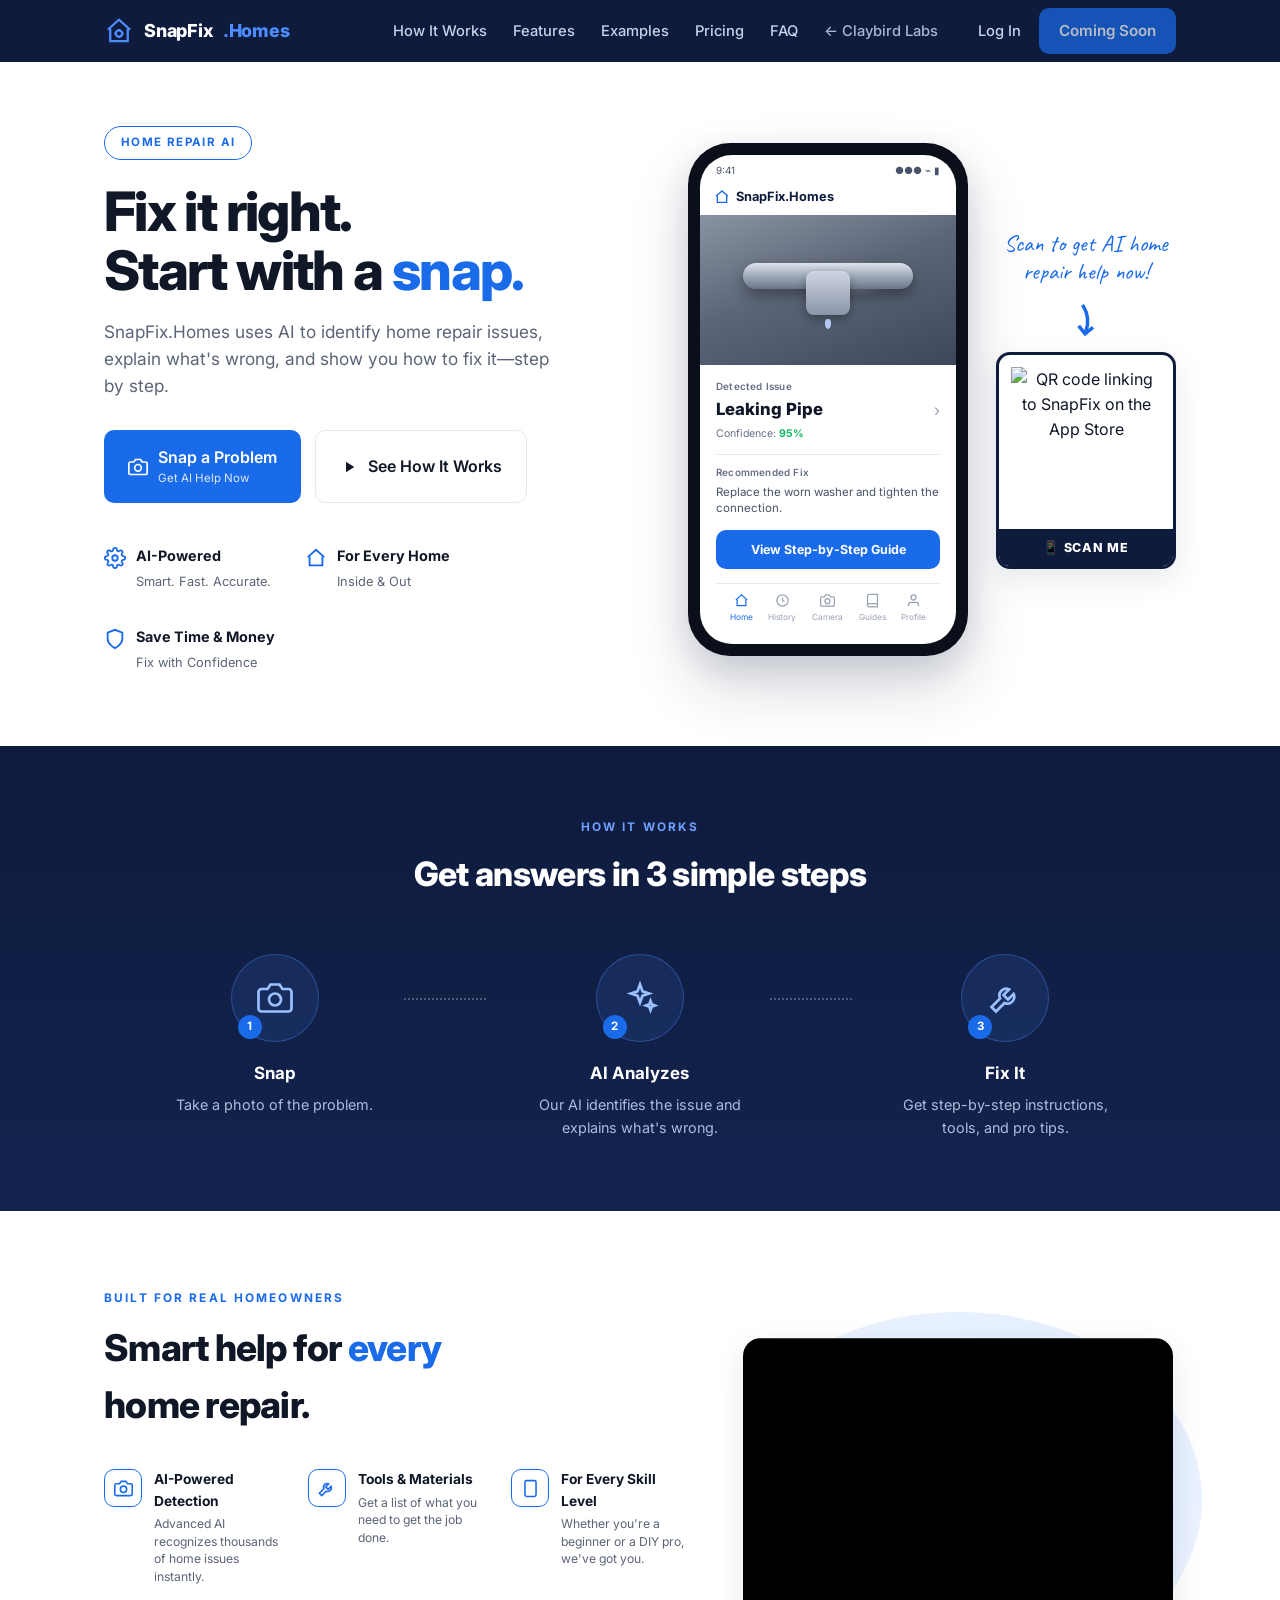
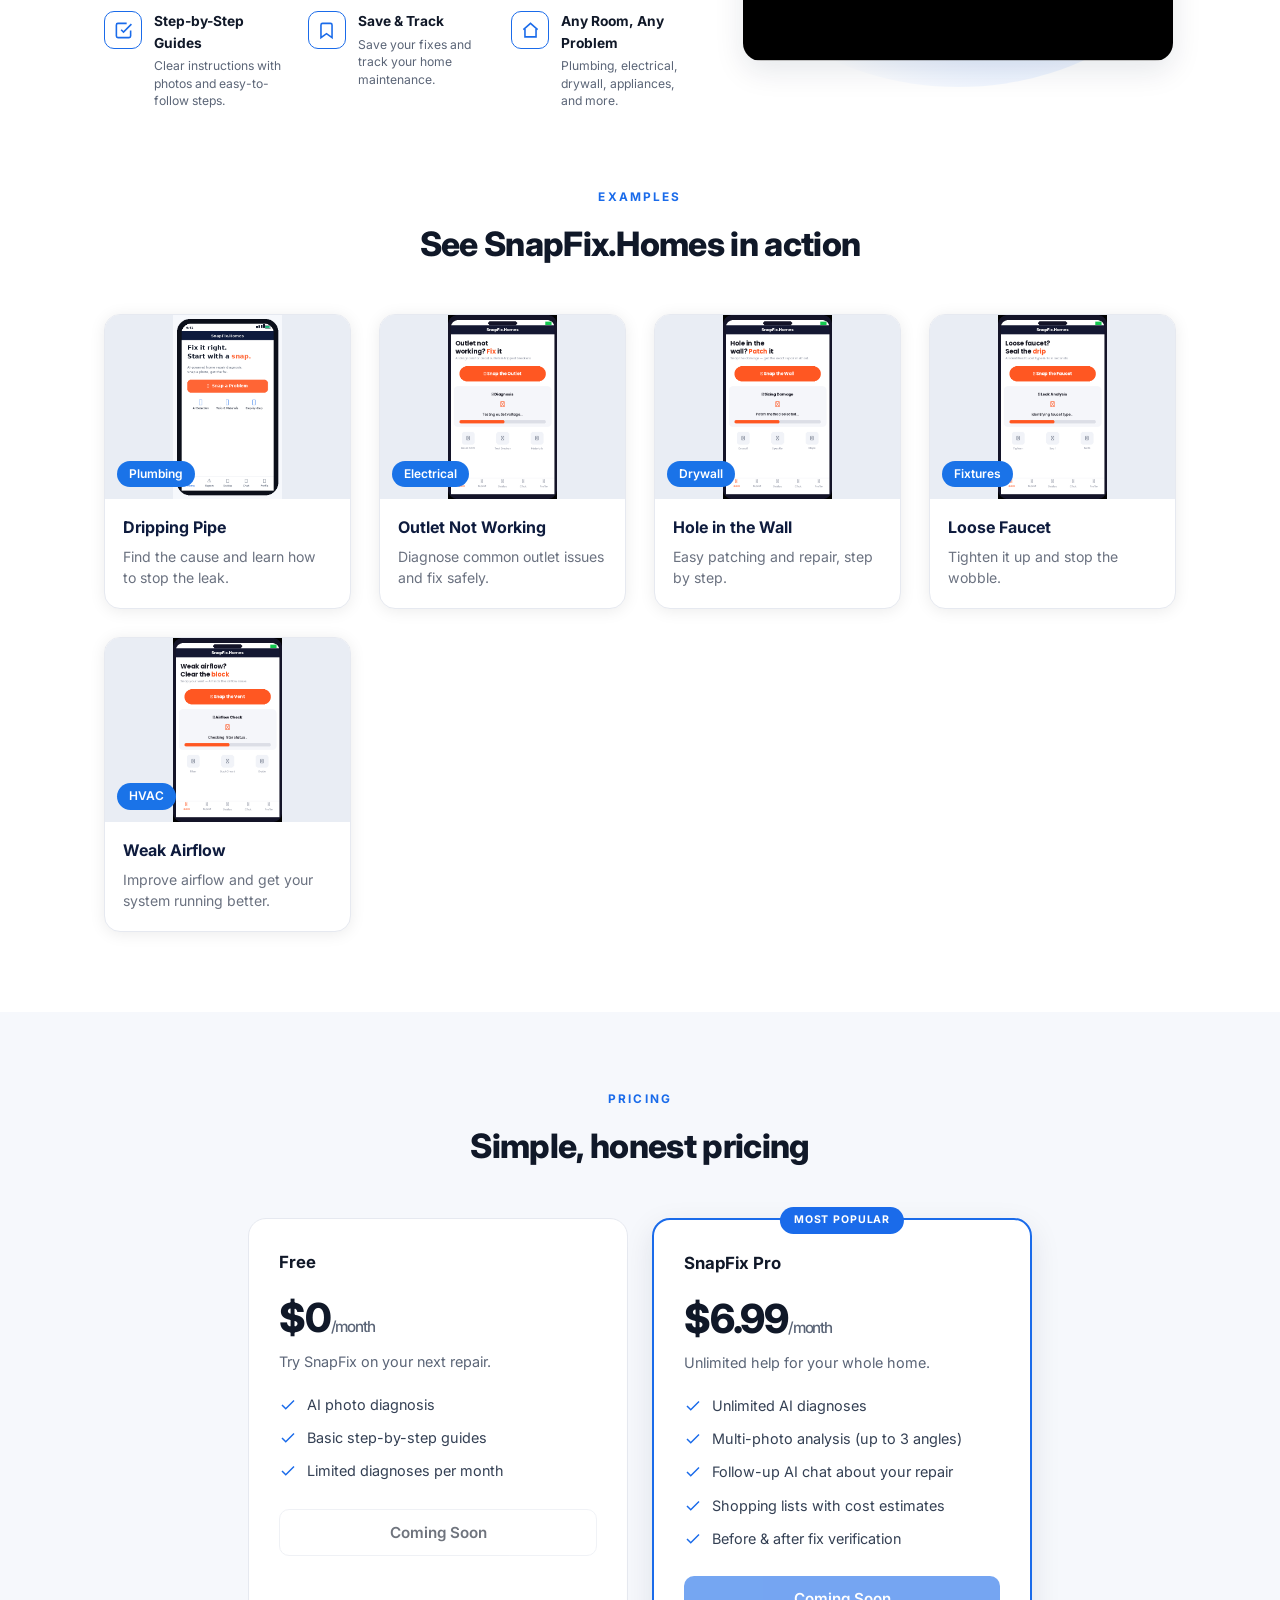
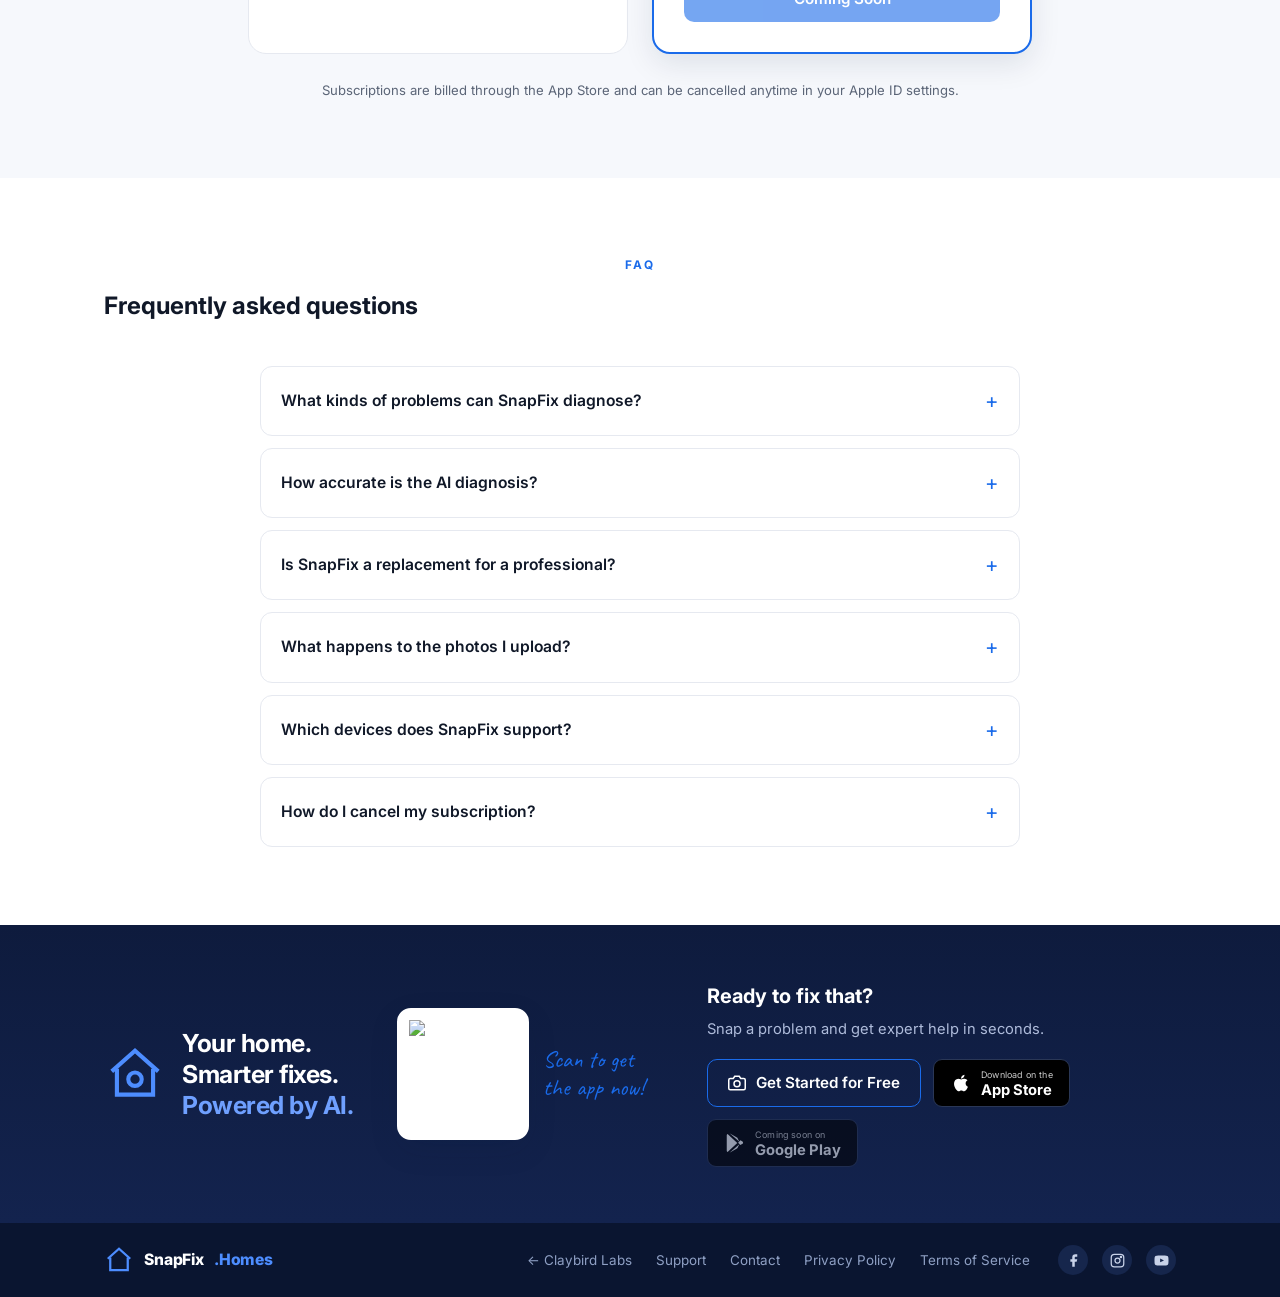
==== snapfix/index.html @ 668d6d53 "Restructure site as Claybird Labs studio, SnapFix moves to /snapfix/ - Add Claybird Labs brand: bird" ====
<!DOCTYPE html>
<html lang="en">
<head>
<meta charset="UTF-8">
<meta name="viewport" content="width=device-width, initial-scale=1.0">
<title>SnapFix.Homes — Fix it right. Start with a snap.</title>
<meta name="description" content="SnapFix.Homes uses AI to identify home repair issues, explain what's wrong, and show you how to fix it — step by step. Snap a photo, get a diagnosis.">
<link rel="preconnect" href="https://fonts.googleapis.com">
<link href="https://fonts.googleapis.com/css2?family=Inter:wght@400;500;600;700;800&family=Caveat:wght@600&display=swap" rel="stylesheet">
<link rel="stylesheet" href="styles.css">
<link rel="icon" href="data:image/svg+xml,<svg xmlns='http://www.w3.org/2000/svg' viewBox='0 0 24 24' fill='%231A6BEA'><path d='M12 2 2 10h2v10h7v-6h2v6h7V10h2L12 2z'/></svg>">
</head>
<body>

<!-- ============ NAV ============ -->
<nav class="nav" id="nav">
  <div class="container nav-inner">
    <a class="brand" href="#top" aria-label="SnapFix.Homes home">
      <svg viewBox="0 0 24 24" fill="none" stroke="#4D8DFF" stroke-width="1.8"><path d="M3 11 12 3l9 8"/><path d="M5 10v10h14V10"/><circle cx="12" cy="14" r="2.6"/><path d="M12 11.4v-1M12 17.6v-1M14.6 14h1M8.4 14h1"/></svg>
      SnapFix<span class="accent">.Homes</span>
    </a>
    <button class="menu-toggle" aria-label="Menu" onclick="document.getElementById('nav').classList.toggle('open')">☰</button>
    <div class="nav-links">
      <a href="#how-it-works">How It Works</a>
      <a href="#features">Features</a>
      <a href="#examples">Examples</a>
      <a href="#pricing">Pricing</a>
      <a href="#faq">FAQ</a>
      <a href="../" style="opacity:.85">← Claybird Labs</a>
    </div>
    <div class="nav-cta">
      <a class="login" href="#coming-soon">Log In</a>
      <a class="btn" href="#coming-soon" style="opacity:.7;pointer-events:none">Coming Soon</a>
    </div>
  </div>
</nav>

<!-- ============ HERO ============ -->
<header class="hero" id="top">
  <div class="container hero-grid">
    <div>
      <span class="pill">HOME REPAIR AI</span>
      <h1>Fix it right.<br>Start with a <span class="accent">snap.</span></h1>
      <p class="lede">SnapFix.Homes uses AI to identify home repair issues, explain what's wrong, and show you how to fix it—step by step.</p>
      <div class="hero-ctas">
        <a class="btn big" href="#coming-soon">
          <svg width="20" height="20" viewBox="0 0 24 24" fill="none" stroke="currentColor" stroke-width="2"><path d="M23 19a2 2 0 0 1-2 2H3a2 2 0 0 1-2-2V8a2 2 0 0 1 2-2h4l2-3h6l2 3h4a2 2 0 0 1 2 2z"/><circle cx="12" cy="13" r="4"/></svg>
          <span>Snap a Problem<span class="btn-sub">Get AI Help Now</span></span>
        </a>
        <a class="btn ghost big" href="#how-it-works">
          <svg width="18" height="18" viewBox="0 0 24 24" fill="currentColor"><path d="M8 5v14l11-7z"/></svg>
          See How It Works
        </a>
      </div>
      <div class="hero-trust">
        <div class="trust">
          <svg viewBox="0 0 24 24" fill="none" stroke="currentColor" stroke-width="2"><circle cx="12" cy="12" r="3"/><path d="M19.4 15a1.65 1.65 0 0 0 .33 1.82l.06.06a2 2 0 1 1-2.83 2.83l-.06-.06A1.65 1.65 0 0 0 15 19.4a1.65 1.65 0 0 0-1 1.51V21a2 2 0 1 1-4 0v-.09A1.65 1.65 0 0 0 9 19.4a1.65 1.65 0 0 0-1.82.33l-.06.06a2 2 0 1 1-2.83-2.83l.06-.06A1.65 1.65 0 0 0 4.6 15a1.65 1.65 0 0 0-1.51-1H3a2 2 0 1 1 0-4h.09A1.65 1.65 0 0 0 4.6 9a1.65 1.65 0 0 0-.33-1.82l-.06-.06a2 2 0 1 1 2.83-2.83l.06.06A1.65 1.65 0 0 0 9 4.6a1.65 1.65 0 0 0 1-1.51V3a2 2 0 1 1 4 0v.09a1.65 1.65 0 0 0 1 1.51 1.65 1.65 0 0 0 1.82-.33l.06-.06a2 2 0 1 1 2.83 2.83l-.06.06A1.65 1.65 0 0 0 19.4 9a1.65 1.65 0 0 0 1.51 1H21a2 2 0 1 1 0 4h-.09a1.65 1.65 0 0 0-1.51 1z"/></svg>
          <div><b>AI-Powered</b><span>Smart. Fast. Accurate.</span></div>
        </div>
        <div class="trust">
          <svg viewBox="0 0 24 24" fill="none" stroke="currentColor" stroke-width="2"><path d="M3 11 12 3l9 8"/><path d="M5 10v10h14V10"/></svg>
          <div><b>For Every Home</b><span>Inside &amp; Out</span></div>
        </div>
        <div class="trust">
          <svg viewBox="0 0 24 24" fill="none" stroke="currentColor" stroke-width="2"><path d="M12 22s8-4 8-10V5l-8-3-8 3v7c0 6 8 10 8 10z"/></svg>
          <div><b>Save Time &amp; Money</b><span>Fix with Confidence</span></div>
        </div>
      </div>
    </div>

    <div class="hero-visual">
      <!-- CSS phone mockup -->
      <div class="phone" aria-hidden="true">
        <div class="phone-screen">
          <div class="phone-status"><span>9:41</span><span>●●● ⌁ ▮</span></div>
          <div class="phone-brand">
            <svg viewBox="0 0 24 24" fill="none" stroke="currentColor" stroke-width="2"><path d="M3 11 12 3l9 8"/><path d="M5 10v10h14V10"/></svg>
            SnapFix.Homes
          </div>
          <div class="phone-photo"><div class="pipe"></div><div class="joint"></div><div class="drip"></div></div>
          <div class="phone-body">
            <div class="row-between">
              <div>
                <div class="phone-label">Detected Issue</div>
                <div class="phone-issue">Leaking Pipe</div>
                <div class="conf">Confidence: <b>95%</b></div>
              </div>
              <span style="color:#98A2B3">›</span>
            </div>
            <div class="phone-fix">
              <div class="phone-label">Recommended Fix</div>
              <p>Replace the worn washer and tighten the connection.</p>
            </div>
            <span class="phone-btn">View Step-by-Step Guide</span>
            <div class="phone-tabs">
              <span class="active"><svg viewBox="0 0 24 24" fill="none" stroke="currentColor" stroke-width="2"><path d="M3 11 12 3l9 8"/><path d="M5 10v10h14V10"/></svg>Home</span>
              <span><svg viewBox="0 0 24 24" fill="none" stroke="currentColor" stroke-width="2"><circle cx="12" cy="12" r="9"/><path d="M12 7v5l3 2"/></svg>History</span>
              <span><svg viewBox="0 0 24 24" fill="none" stroke="currentColor" stroke-width="2"><path d="M23 19a2 2 0 0 1-2 2H3a2 2 0 0 1-2-2V8a2 2 0 0 1 2-2h4l2-3h6l2 3h4a2 2 0 0 1 2 2z"/><circle cx="12" cy="13" r="4"/></svg>Camera</span>
              <span><svg viewBox="0 0 24 24" fill="none" stroke="currentColor" stroke-width="2"><path d="M4 19.5A2.5 2.5 0 0 1 6.5 17H20"/><path d="M6.5 2H20v20H6.5A2.5 2.5 0 0 1 4 19.5v-15A2.5 2.5 0 0 1 6.5 2z"/></svg>Guides</span>
              <span><svg viewBox="0 0 24 24" fill="none" stroke="currentColor" stroke-width="2"><path d="M20 21v-2a4 4 0 0 0-4-4H8a4 4 0 0 0-4 4v2"/><circle cx="12" cy="7" r="4"/></svg>Profile</span>
            </div>
          </div>
        </div>
      </div>

      <div class="qr-side">
        <p class="hand qr-note">Scan to get AI home repair help now!</p>
        <svg class="arrow" viewBox="0 0 24 24" fill="none" stroke="currentColor" stroke-width="2"><path d="M7 4c4 3 7 8 7 14"/><path d="M9 16l5 3 3-5"/></svg>
        <div class="qr-card">
          <img src="https://api.qrserver.com/v1/create-qr-code/?size=300x300&amp;data=https%3A%2F%2Fclaybirdlabs.com%2Fsnapfix%2F" alt="QR code linking to SnapFix on the App Store" loading="lazy">
          <div class="qr-tag">📱 SCAN ME</div>
        </div>
      </div>
    </div>
  </div>
</header>

<!-- ============ HOW IT WORKS ============ -->
<section class="dark" id="how-it-works">
  <div class="container">
    <div class="kicker">HOW IT WORKS</div>
    <h2>Get answers in 3 simple steps</h2>
    <div class="steps">
      <div class="step">
        <div class="step-icon">
          <svg viewBox="0 0 24 24" fill="none" stroke="currentColor" stroke-width="1.8"><path d="M23 19a2 2 0 0 1-2 2H3a2 2 0 0 1-2-2V8a2 2 0 0 1 2-2h4l2-3h6l2 3h4a2 2 0 0 1 2 2z"/><circle cx="12" cy="13" r="4"/></svg>
          <span class="step-num">1</span>
        </div>
        <b>Snap</b>
        <p>Take a photo of the problem.</p>
      </div>
      <div class="step">
        <div class="step-icon">
          <svg viewBox="0 0 24 24" fill="none" stroke="currentColor" stroke-width="1.8"><path d="M12 3l1.7 4.6L18 9l-4.3 1.4L12 15l-1.7-4.6L6 9l4.3-1.4L12 3z"/><path d="M19 14l.8 2.2L22 17l-2.2.8L19 20l-.8-2.2L16 17l2.2-.8L19 14z"/></svg>
          <span class="step-num">2</span>
        </div>
        <b>AI Analyzes</b>
        <p>Our AI identifies the issue and explains what's wrong.</p>
      </div>
      <div class="step">
        <div class="step-icon">
          <svg viewBox="0 0 24 24" fill="none" stroke="currentColor" stroke-width="1.8"><path d="M14.7 6.3a4.5 4.5 0 0 0-6 6L3 18l3 3 5.7-5.7a4.5 4.5 0 0 0 6-6L14 13l-3-3 3.7-3.7z"/></svg>
          <span class="step-num">3</span>
        </div>
        <b>Fix It</b>
        <p>Get step-by-step instructions, tools, and pro tips.</p>
      </div>
    </div>
  </div>
</section>

<!-- ============ FEATURES ============ -->
<section class="light" id="features">
  <div class="container features-grid">
    <div>
      <div class="eyebrow">BUILT FOR REAL HOMEOWNERS</div>
      <h2>Smart help for <span class="accent">every</span><br>home repair.</h2>
      <div class="feature-list">
        <div class="feature">
          <div class="feature-ic"><svg viewBox="0 0 24 24" fill="none" stroke="currentColor" stroke-width="2"><path d="M23 19a2 2 0 0 1-2 2H3a2 2 0 0 1-2-2V8a2 2 0 0 1 2-2h4l2-3h6l2 3h4a2 2 0 0 1 2 2z"/><circle cx="12" cy="13" r="4"/></svg></div>
          <div><b>AI-Powered Detection</b><p>Advanced AI recognizes thousands of home issues instantly.</p></div>
        </div>
        <div class="feature">
          <div class="feature-ic"><svg viewBox="0 0 24 24" fill="none" stroke="currentColor" stroke-width="2"><path d="M14.7 6.3a4.5 4.5 0 0 0-6 6L3 18l3 3 5.7-5.7a4.5 4.5 0 0 0 6-6L14 13l-3-3 3.7-3.7z"/></svg></div>
          <div><b>Tools &amp; Materials</b><p>Get a list of what you need to get the job done.</p></div>
        </div>
        <div class="feature">
          <div class="feature-ic"><svg viewBox="0 0 24 24" fill="none" stroke="currentColor" stroke-width="2"><rect x="5" y="2" width="14" height="20" rx="2"/><path d="M12 18h.01"/></svg></div>
          <div><b>For Every Skill Level</b><p>Whether you're a beginner or a DIY pro, we've got you.</p></div>
        </div>
        <div class="feature">
          <div class="feature-ic"><svg viewBox="0 0 24 24" fill="none" stroke="currentColor" stroke-width="2"><path d="M9 11l3 3L22 4"/><path d="M21 12v7a2 2 0 0 1-2 2H5a2 2 0 0 1-2-2V5a2 2 0 0 1 2-2h11"/></svg></div>
          <div><b>Step-by-Step Guides</b><p>Clear instructions with photos and easy-to-follow steps.</p></div>
        </div>
        <div class="feature">
          <div class="feature-ic"><svg viewBox="0 0 24 24" fill="none" stroke="currentColor" stroke-width="2"><path d="M19 21l-7-5-7 5V5a2 2 0 0 1 2-2h10a2 2 0 0 1 2 2z"/></svg></div>
          <div><b>Save &amp; Track</b><p>Save your fixes and track your home maintenance.</p></div>
        </div>
        <div class="feature">
          <div class="feature-ic"><svg viewBox="0 0 24 24" fill="none" stroke="currentColor" stroke-width="2"><path d="M3 11 12 3l9 8"/><path d="M5 10v10h14V10"/></svg></div>
          <div><b>Any Room, Any Problem</b><p>Plumbing, electrical, drywall, appliances, and more.</p></div>
        </div>
      </div>
    </div>
    <div class="house-blob">
      <!-- Drop a house photo at images/house.jpg to replace the illustration -->
      <img class="house-img" src="images/house.jpg" alt="A well-maintained two-storey home" loading="lazy"
           onerror="this.outerHTML='<svg class=&quot;house-img&quot; viewBox=&quot;0 0 430 322&quot; xmlns=&quot;http://www.w3.org/2000/svg&quot;><rect width=&quot;430&quot; height=&quot;322&quot; fill=&quot;%23DCEBFF&quot;/><path d=&quot;M70 200 215 90l145 110v92H70z&quot; fill=&quot;%23ffffff&quot;/><path d=&quot;M55 205 215 82l160 123&quot; stroke=&quot;%230E1B3D&quot; stroke-width=&quot;10&quot; fill=&quot;none&quot; stroke-linecap=&quot;round&quot;/><rect x=&quot;195&quot; y=&quot;230&quot; width=&quot;42&quot; height=&quot;62&quot; fill=&quot;%231A6BEA&quot;/><rect x=&quot;105&quot; y=&quot;225&quot; width=&quot;46&quot; height=&quot;38&quot; fill=&quot;%239CC0FF&quot;/><rect x=&quot;280&quot; y=&quot;225&quot; width=&quot;46&quot; height=&quot;38&quot; fill=&quot;%239CC0FF&quot;/></svg>'">
    </div>
  </div>
</section>

<!-- ============ EXAMPLES ============ -->
<section class="examples" id="examples">
  <div class="container">
    <div class="kicker" style="color:var(--blue)">EXAMPLES</div>
    <h2 style="text-align:center;font-size:2.1rem;letter-spacing:-.02em;font-weight:800">See SnapFix.Homes in action</h2>
    <style>
      .cards { display: grid; grid-template-columns: repeat(auto-fit, minmax(220px, 1fr)); gap: 28px; }
      .card { border-radius: 16px; overflow: hidden; background: #fff; box-shadow: 0 2px 16px rgba(0,0,0,0.08); }
      .card-wrap { position: relative; background: #f4f5f7; }
      .card-img { width: 100%; height: auto; display: block; object-fit: contain; }
      .card-body { padding: 16px 18px 20px; }
      .card-body b { font-size: 1rem; font-weight: 700; color: #0E1B3D; display: block; margin-bottom: 6px; }
      .card-body p { font-size: .88rem; color: #6b7280; margin: 0; line-height: 1.5; }
      .tag { position: absolute; bottom: 12px; left: 12px; background: #1a73e8; color: #fff; font-size: .75rem; font-weight: 600; padding: 4px 12px; border-radius: 20px; }
    </style>
    <div class="cards">
      <div class="card"><div class="card-wrap">
        <img class="card-img" src="images/snapfix-demo.gif" alt="Dripping pipe under a sink">
        <span class="tag">Plumbing</span></div>
        <div class="card-body"><b>Dripping Pipe</b><p>Find the cause and learn how to stop the leak.</p></div>
      </div>
      <div class="card"><div class="card-wrap">
        <img class="card-img" src="images/snapfix-outlet.gif" alt="Wall outlet not working">
        <span class="tag">Electrical</span></div>
        <div class="card-body"><b>Outlet Not Working</b><p>Diagnose common outlet issues and fix safely.</p></div>
      </div>
      <div class="card"><div class="card-wrap">
        <img class="card-img" src="images/snapfix-hole-in-wall.gif" alt="Hole in drywall">
        <span class="tag">Drywall</span></div>
        <div class="card-body"><b>Hole in the Wall</b><p>Easy patching and repair, step by step.</p></div>
      </div>
      <div class="card"><div class="card-wrap">
        <img class="card-img" src="images/snapfix-loose-faucet.gif" alt="Loose kitchen faucet">
        <span class="tag">Fixtures</span></div>
        <div class="card-body"><b>Loose Faucet</b><p>Tighten it up and stop the wobble.</p></div>
      </div>
      <div class="card"><div class="card-wrap">
        <img class="card-img" src="images/snapfix-weak-airflow.gif" alt="Air vent with weak airflow">
        <span class="tag">HVAC</span></div>
        <div class="card-body"><b>Weak Airflow</b><p>Improve airflow and get your system running better.</p></div>
      </div>
    </div>
  </div>
</section>

<!-- ============ PRICING ============ -->
<section class="pricing" id="pricing">
  <div class="container">
    <div class="kicker" style="color:var(--blue)">PRICING</div>
    <h2 style="text-align:center;font-size:2.1rem;letter-spacing:-.02em;font-weight:800">Simple, honest pricing</h2>
    <div class="plans">
      <div class="plan">
        <h3>Free</h3>
        <div class="price">$0<span>/month</span></div>
        <p style="color:var(--muted);font-size:.9rem">Try SnapFix on your next repair.</p>
        <ul>
          <li><svg viewBox="0 0 24 24" fill="none" stroke="currentColor" stroke-width="2"><path d="M20 6 9 17l-5-5"/></svg>AI photo diagnosis</li>
          <li><svg viewBox="0 0 24 24" fill="none" stroke="currentColor" stroke-width="2"><path d="M20 6 9 17l-5-5"/></svg>Basic step-by-step guides</li>
          <li><svg viewBox="0 0 24 24" fill="none" stroke="currentColor" stroke-width="2"><path d="M20 6 9 17l-5-5"/></svg>Limited diagnoses per month</li>
        </ul>
        <a class="btn ghost" href="#coming-soon" style="opacity:.6;pointer-events:none">Coming Soon</a>
      </div>
      <div class="plan featured">
        <span class="badge">MOST POPULAR</span>
        <h3>SnapFix Pro</h3>
        <div class="price">$6.99<span>/month</span></div>
        <p style="color:var(--muted);font-size:.9rem">Unlimited help for your whole home.</p>
        <ul>
          <li><svg viewBox="0 0 24 24" fill="none" stroke="currentColor" stroke-width="2"><path d="M20 6 9 17l-5-5"/></svg>Unlimited AI diagnoses</li>
          <li><svg viewBox="0 0 24 24" fill="none" stroke="currentColor" stroke-width="2"><path d="M20 6 9 17l-5-5"/></svg>Multi-photo analysis (up to 3 angles)</li>
          <li><svg viewBox="0 0 24 24" fill="none" stroke="currentColor" stroke-width="2"><path d="M20 6 9 17l-5-5"/></svg>Follow-up AI chat about your repair</li>
          <li><svg viewBox="0 0 24 24" fill="none" stroke="currentColor" stroke-width="2"><path d="M20 6 9 17l-5-5"/></svg>Shopping lists with cost estimates</li>
          <li><svg viewBox="0 0 24 24" fill="none" stroke="currentColor" stroke-width="2"><path d="M20 6 9 17l-5-5"/></svg>Before &amp; after fix verification</li>
        </ul>
        <a class="btn" href="#coming-soon" style="opacity:.6;pointer-events:none">Coming Soon</a>
      </div>
    </div>
    <p style="text-align:center;color:var(--muted);font-size:.82rem;margin-top:26px">Subscriptions are billed through the App Store and can be cancelled anytime in your Apple ID settings.</p>
  </div>
</section>

<!-- ============ FAQ ============ -->
<section class="faq" id="faq">
  <div class="container">
    <div class="kicker" style="color:var(--blue)">FAQ</div>
    <h2>Frequently asked questions</h2>
    <div class="faq-list">
      <details>
        <summary>What kinds of problems can SnapFix diagnose?</summary>
        <p>Plumbing issues (leaks, drips, clogs), wall and ceiling damage, appliance error codes, electrical concerns like outlets and switches, pest identification, paint and surface damage, fixtures, and much more. If you can photograph it, SnapFix can help.</p>
      </details>
      <details>
        <summary>How accurate is the AI diagnosis?</summary>
        <p>SnapFix shows a confidence score with every diagnosis so you always know how certain the AI is. You can add up to three photos from different angles for a more accurate result, and use the follow-up chat to ask questions about your specific situation.</p>
      </details>
      <details>
        <summary>Is SnapFix a replacement for a professional?</summary>
        <p>SnapFix gives you a clear understanding of the problem and step-by-step guidance for repairs you can safely do yourself. For complex, dangerous, or code-regulated work — like major electrical or gas — we always recommend a licensed professional, and the app will tell you when that's the case.</p>
      </details>
      <details>
        <summary>What happens to the photos I upload?</summary>
        <p>Your photos are used to generate your diagnosis and are stored securely with your account so you can revisit past repairs. We never sell your photos or data. See our <a href="privacy.html" style="color:var(--blue);text-decoration:underline">Privacy Policy</a> for full details.</p>
      </details>
      <details>
        <summary>Which devices does SnapFix support?</summary>
        <p>SnapFix is available now for iPhone on the App Store (iOS 17 or later). An Android version is in the works.</p>
      </details>
      <details>
        <summary>How do I cancel my subscription?</summary>
        <p>Subscriptions are handled by Apple. Open Settings on your iPhone → tap your name → Subscriptions → SnapFix → Cancel. You'll keep Pro access until the end of your billing period.</p>
      </details>
    </div>
  </div>
</section>

<!-- ============ CTA BAND ============ -->
<section class="cta-band">
  <div class="container cta-grid">
    <div class="cta-brandline">
      <svg viewBox="0 0 24 24" fill="none" stroke="currentColor" stroke-width="1.6"><path d="M3 11 12 3l9 8"/><path d="M5 10v10h14V10"/><circle cx="12" cy="14" r="2.6"/></svg>
      <h3>Your home.<br>Smarter fixes.<br><span class="accent">Powered by AI.</span></h3>
    </div>
    <div class="cta-qr">
      <div class="qr-card">
        <img src="https://api.qrserver.com/v1/create-qr-code/?size=220x220&amp;data=https%3A%2F%2Fclaybirdlabs.com%2Fsnapfix%2F" alt="QR code to download SnapFix" loading="lazy">
      </div>
      <p class="hand" style="max-width:120px">Scan to get the app now!</p>
    </div>
    <div class="cta-right">
      <h4>Ready to fix that?</h4>
      <p>Snap a problem and get expert help in seconds.</p>
      <div class="store-row">
        <a class="btn outline-light" href="#coming-soon">
          <svg width="18" height="18" viewBox="0 0 24 24" fill="none" stroke="currentColor" stroke-width="2"><path d="M23 19a2 2 0 0 1-2 2H3a2 2 0 0 1-2-2V8a2 2 0 0 1 2-2h4l2-3h6l2 3h4a2 2 0 0 1 2 2z"/><circle cx="12" cy="13" r="4"/></svg>
          Get Started for Free
        </a>
        <a class="store-badge" href="#coming-soon">
          <svg viewBox="0 0 24 24" fill="currentColor"><path d="M17.05 20.28c-.96.95-2.05.8-3.08.35-1.09-.46-2.09-.48-3.24 0-1.44.62-2.2.44-3.06-.35C2.79 15.25 3.51 7.59 9.05 7.31c1.35.07 2.29.74 3.08.8 1.18-.24 2.31-.93 3.57-.84 1.51.12 2.65.72 3.4 1.8-3.12 1.87-2.38 5.98.48 7.13-.57 1.5-1.31 2.99-2.53 4.08zM12.03 7.25c-.15-2.23 1.66-4.07 3.74-4.25.29 2.58-2.34 4.5-3.74 4.25z"/></svg>
          <span><small>Download on the</small><b>App Store</b></span>
        </a>
        <span class="store-badge" style="opacity:.55;cursor:default" title="Android version coming soon">
          <svg viewBox="0 0 24 24" fill="currentColor"><path d="M3 20.5v-17c0-.6.4-1.1.9-1.3l10.6 9.8L3.9 21.8c-.5-.2-.9-.7-.9-1.3zm13.8-7.2L6.05 22.74l8.49-4.9 2.26-4.54zm3.35-2.99c.4.3.65.77.65 1.29s-.25.99-.65 1.29l-2.27 1.31-2.46-2.6 2.46-2.6 2.27 1.31zM6.05 1.26l10.76 9.44-2.26-4.54-8.5-4.9z"/></svg>
          <span><small>Coming soon on</small><b>Google Play</b></span>
        </span>
      </div>
    </div>
  </div>
</section>

<!-- ============ FOOTER ============ -->
<footer class="footer">
  <div class="container footer-inner">
    <a class="brand" href="#top">
      <svg viewBox="0 0 24 24" fill="none" stroke="#4D8DFF" stroke-width="1.8" width="24" height="24"><path d="M3 11 12 3l9 8"/><path d="M5 10v10h14V10"/></svg>
      SnapFix<span class="accent">.Homes</span>
    </a>
    <div class="footer-links">
      <a href="../">← Claybird Labs</a>
      <a href="support.html">Support</a>
      <a href="support.html#contact">Contact</a>
      <a href="privacy.html">Privacy Policy</a>
      <a href="terms.html">Terms of Service</a>
    </div>
    <div class="socials">
      <a href="#" aria-label="Facebook"><svg viewBox="0 0 24 24" fill="currentColor"><path d="M18 2h-3a5 5 0 0 0-5 5v3H7v4h3v8h4v-8h3l1-4h-4V7a1 1 0 0 1 1-1h3z"/></svg></a>
      <a href="#" aria-label="Instagram"><svg viewBox="0 0 24 24" fill="none" stroke="currentColor" stroke-width="2"><rect x="2" y="2" width="20" height="20" rx="5"/><circle cx="12" cy="12" r="4"/><circle cx="17.5" cy="6.5" r="1" fill="currentColor"/></svg></a>
      <a href="#" aria-label="YouTube"><svg viewBox="0 0 24 24" fill="currentColor"><path d="M23 7.5s-.2-1.6-.9-2.3c-.9-.9-1.9-.9-2.4-1C16.6 4 12 4 12 4s-4.6 0-7.7.2c-.5.1-1.5.1-2.4 1-.7.7-.9 2.3-.9 2.3S.8 9.4.8 11.3v1.4c0 1.9.2 3.8.2 3.8s.2 1.6.9 2.3c.9.9 2 .9 2.5 1 1.8.2 7.6.2 7.6.2s4.6 0 7.7-.2c.5-.1 1.5-.1 2.4-1 .7-.7.9-2.3.9-2.3s.2-1.9.2-3.8v-1.4c0-1.9-.2-3.8-.2-3.8zM9.8 14.9V8.7l6.2 3.1-6.2 3.1z"/></svg></a>
    </div>
  </div>
</footer>

</body>
</html>
---- snapfix/styles.css ----
/* SnapFix.Homes — shared styles */
:root{
  --navy:#0E1B3D;
  --navy-2:#13234E;
  --blue:#1A6BEA;
  --blue-dark:#1257C4;
  --ink:#101828;
  --muted:#5B6577;
  --line:#E6E9F0;
  --bg:#FFFFFF;
  --bg-soft:#F6F8FC;
  --radius:14px;
  --shadow:0 10px 30px rgba(14,27,61,.10);
  font-size:16px;
}
*{box-sizing:border-box;margin:0;padding:0}
html{scroll-behavior:smooth}
body{font-family:'Inter',-apple-system,BlinkMacSystemFont,'Segoe UI',sans-serif;color:var(--ink);background:var(--bg);line-height:1.55}
img{max-width:100%;display:block}
a{color:inherit;text-decoration:none}
.container{max-width:1120px;margin:0 auto;padding:0 24px}
.hand{font-family:'Caveat',cursive;font-size:1.45rem;color:var(--blue);line-height:1.2}

/* ---------- Nav ---------- */
.nav{background:var(--navy);position:sticky;top:0;z-index:50}
.nav-inner{display:flex;align-items:center;gap:32px;height:62px}
.brand{display:flex;align-items:center;gap:10px;color:#fff;font-weight:800;font-size:1.12rem;letter-spacing:-.01em}
.brand .accent{color:#4D8DFF}
.brand svg{width:30px;height:30px}
.nav-links{display:flex;gap:26px;margin-left:auto}
.nav-links a{color:#C8D2E8;font-size:.92rem;font-weight:500;transition:color .15s}
.nav-links a:hover{color:#fff}
.nav-cta{display:flex;align-items:center;gap:18px;margin-left:8px}
.nav-cta .login{color:#C8D2E8;font-size:.92rem;font-weight:500}
.btn{display:inline-flex;align-items:center;justify-content:center;gap:10px;background:var(--blue);color:#fff;font-weight:600;font-size:.95rem;padding:11px 20px;border-radius:10px;border:0;cursor:pointer;transition:background .15s}
.btn:hover{background:var(--blue-dark)}
.btn.ghost{background:transparent;border:1px solid var(--line);color:var(--ink)}
.btn.ghost:hover{background:var(--bg-soft)}
.btn.big{padding:15px 24px;font-size:1rem}
.menu-toggle{display:none;margin-left:auto;background:none;border:0;color:#fff;font-size:1.6rem;cursor:pointer}

/* ---------- Hero ---------- */
.hero{padding:64px 0 72px;position:relative;overflow:hidden}
.hero-grid{display:grid;grid-template-columns:1.05fr .95fr;gap:48px;align-items:center}
.pill{display:inline-block;border:1.5px solid var(--blue);color:var(--blue);font-weight:700;font-size:.72rem;letter-spacing:.12em;padding:7px 16px;border-radius:999px;margin-bottom:22px}
h1{font-size:3.4rem;line-height:1.08;letter-spacing:-.03em;font-weight:800}
h1 .accent{color:var(--blue)}
.hero p.lede{margin:20px 0 30px;color:var(--muted);font-size:1.08rem;max-width:42ch}
.hero-ctas{display:flex;gap:14px;flex-wrap:wrap}
.btn-sub{display:block;font-size:.72rem;font-weight:400;opacity:.85;margin-top:1px}
.hero-trust{display:flex;gap:34px;margin-top:42px;flex-wrap:wrap}
.trust{display:flex;gap:10px;align-items:flex-start}
.trust svg{width:22px;height:22px;color:var(--blue);flex:none;margin-top:2px}
.trust b{display:block;font-size:.9rem}
.trust span{font-size:.8rem;color:var(--muted)}

/* phone mockup */
.hero-visual{display:flex;justify-content:center;gap:28px;align-items:center}
.phone{width:280px;background:#0B0F1A;border-radius:42px;padding:12px;box-shadow:var(--shadow),0 30px 60px rgba(14,27,61,.18)}
.phone-screen{background:#fff;border-radius:32px;overflow:hidden}
.phone-status{display:flex;justify-content:space-between;font-size:.62rem;color:#475467;padding:8px 16px 4px}
.phone-brand{display:flex;align-items:center;gap:6px;font-weight:700;font-size:.8rem;padding:4px 14px 8px;color:var(--navy)}
.phone-brand svg{width:16px;height:16px;color:var(--blue)}
.phone-photo{height:150px;background:
  radial-gradient(60px 26px at 60% 42%, rgba(255,255,255,.5), transparent 70%),
  linear-gradient(160deg,#8a93a3 0%,#5c6678 45%,#3d4759 100%)}
.phone-photo .pipe{position:relative;top:48px;margin:0 auto;width:170px;height:26px;border-radius:13px;background:linear-gradient(#dfe4ec,#9aa4b5 55%,#6b7689);box-shadow:0 6px 14px rgba(0,0,0,.35)}
.phone-photo .joint{position:relative;top:30px;margin:0 auto;width:44px;height:44px;border-radius:8px;background:linear-gradient(#cfd6e2,#8a94a8);box-shadow:0 4px 10px rgba(0,0,0,.3)}
.drip{position:relative;top:34px;margin:0 auto;width:6px;height:10px;border-radius:50% 50% 60% 60%;background:#bcd6ff;opacity:.9;animation:drip 1.6s infinite}
@keyframes drip{0%{transform:translateY(0);opacity:.9}80%{transform:translateY(26px);opacity:.4}100%{transform:translateY(30px);opacity:0}}
.phone-body{padding:14px 16px 16px}
.row-between{display:flex;justify-content:space-between;align-items:center}
.phone-label{font-size:.62rem;color:#667085;font-weight:600;letter-spacing:.02em}
.phone-issue{font-weight:800;font-size:1.05rem;margin:2px 0 4px}
.conf{font-size:.66rem;color:#667085}
.conf b{color:#12B76A}
.phone-fix{margin-top:12px;border-top:1px solid var(--line);padding-top:10px}
.phone-fix p{font-size:.72rem;color:#475467;margin-top:3px;line-height:1.45}
.phone-btn{display:block;text-align:center;background:var(--blue);color:#fff;font-size:.78rem;font-weight:700;border-radius:10px;padding:10px;margin-top:13px}
.phone-tabs{display:flex;justify-content:space-around;border-top:1px solid var(--line);padding:9px 6px 4px;margin-top:14px}
.phone-tabs span{font-size:.52rem;color:#98A2B3;display:flex;flex-direction:column;align-items:center;gap:3px}
.phone-tabs svg{width:15px;height:15px}
.phone-tabs .active{color:var(--blue)}
.qr-side{text-align:center}
.qr-card{background:#fff;border:3px solid var(--navy);border-radius:14px;padding:12px;display:inline-block;box-shadow:var(--shadow)}
.qr-card img{width:150px;height:150px}
.qr-tag{background:var(--navy);color:#fff;font-weight:800;font-size:.78rem;letter-spacing:.06em;border-radius:0 0 10px 10px;margin:12px -12px -12px;padding:9px}
.qr-note{margin-bottom:14px;max-width:170px;margin-left:auto;margin-right:auto}
.arrow{display:block;margin:4px auto 10px;width:42px;height:42px;color:var(--blue);transform:rotate(20deg)}

/* ---------- How it works (dark) ---------- */
.dark{background:linear-gradient(180deg,var(--navy) 0%,var(--navy-2) 100%);color:#fff;padding:72px 0}
.kicker{text-align:center;color:#6FA0FF;font-weight:700;font-size:.74rem;letter-spacing:.18em;margin-bottom:12px}
.dark h2,.light h2{text-align:center;font-size:2.1rem;letter-spacing:-.02em;font-weight:800}
.steps{display:grid;grid-template-columns:repeat(3,1fr);gap:24px;margin-top:54px;position:relative}
.step{text-align:center;position:relative}
.step-icon{width:88px;height:88px;border-radius:50%;background:rgba(77,141,255,.12);border:1px solid rgba(77,141,255,.35);display:flex;align-items:center;justify-content:center;margin:0 auto 18px;position:relative}
.step-icon svg{width:36px;height:36px;color:#9CC0FF}
.step-num{position:absolute;left:6px;bottom:2px;width:24px;height:24px;border-radius:50%;background:var(--blue);color:#fff;font-size:.72rem;font-weight:700;display:flex;align-items:center;justify-content:center}
.step b{font-size:1.06rem;display:block;margin-bottom:8px}
.step p{color:#AEBBDA;font-size:.9rem;max-width:24ch;margin:0 auto}
.step::after{content:"";position:absolute;top:44px;right:-12%;width:24%;border-top:2px dotted rgba(255,255,255,.25)}
.step:last-child::after{display:none}

/* ---------- Features (light) ---------- */
.light{padding:78px 0;background:var(--bg)}
.eyebrow{color:var(--blue);font-weight:700;font-size:.74rem;letter-spacing:.18em;margin-bottom:12px}
.features-grid{display:grid;grid-template-columns:1.15fr .85fr;gap:48px;align-items:center}
.features-grid h2{text-align:left;font-size:2.3rem}
.features-grid h2 .accent{color:var(--blue)}
.feature-list{display:grid;grid-template-columns:repeat(3,1fr);gap:26px 22px;margin-top:36px}
.feature{display:flex;gap:12px;align-items:flex-start}
.feature-ic{width:38px;height:38px;border-radius:10px;border:1.5px solid var(--blue);color:var(--blue);display:flex;align-items:center;justify-content:center;flex:none}
.feature-ic svg{width:19px;height:19px}
.feature b{font-size:.86rem;display:block;margin-bottom:3px}
.feature p{font-size:.76rem;color:var(--muted);line-height:1.45}
.house-blob{position:relative;display:flex;justify-content:center}
.house-blob::before{content:"";position:absolute;inset:-8% -6%;background:radial-gradient(circle at 60% 40%,#DCEBFF 0%,#EAF2FF 55%,transparent 72%);border-radius:50%;z-index:0}
.house-img{position:relative;z-index:1;border-radius:18px;width:100%;max-width:430px;box-shadow:var(--shadow);aspect-ratio:4/3;object-fit:cover}

/* ---------- Examples ---------- */
.examples{padding:0 0 80px;background:var(--bg)}
.cards{display:grid;grid-template-columns:repeat(5,1fr);gap:18px;margin-top:44px}
.card{background:#fff;border:1px solid var(--line);border-radius:var(--radius);overflow:hidden;transition:transform .15s,box-shadow .15s}
.card:hover{transform:translateY(-3px);box-shadow:var(--shadow)}
.card-img{position:relative;aspect-ratio:4/3;background:#E9EDF4;object-fit:cover;width:100%}
.tag{position:absolute;left:10px;bottom:10px;background:var(--blue);color:#fff;font-size:.62rem;font-weight:700;padding:4px 10px;border-radius:6px}
.card-body{padding:14px 14px 16px}
.card-body b{font-size:.92rem;display:block;margin-bottom:5px}
.card-body p{font-size:.74rem;color:var(--muted);line-height:1.5}
.card-wrap{position:relative}

/* ---------- Pricing ---------- */
.pricing{padding:78px 0;background:var(--bg-soft)}
.plans{display:grid;grid-template-columns:repeat(2,minmax(0,380px));gap:24px;justify-content:center;margin-top:46px}
.plan{background:#fff;border:1px solid var(--line);border-radius:18px;padding:30px}
.plan.featured{border:2px solid var(--blue);position:relative;box-shadow:var(--shadow)}
.plan .badge{position:absolute;top:-13px;left:50%;transform:translateX(-50%);background:var(--blue);color:#fff;font-size:.66rem;font-weight:700;letter-spacing:.08em;padding:5px 14px;border-radius:999px}
.plan h3{font-size:1.05rem}
.price{font-size:2.5rem;font-weight:800;letter-spacing:-.03em;margin:12px 0 2px}
.price span{font-size:.95rem;font-weight:500;color:var(--muted)}
.plan ul{list-style:none;margin:20px 0 26px;display:grid;gap:11px}
.plan li{display:flex;gap:10px;font-size:.9rem;color:#344054}
.plan li svg{width:18px;height:18px;color:var(--blue);flex:none;margin-top:2px}
.plan .btn{width:100%}

/* ---------- FAQ ---------- */
.faq{padding:78px 0;background:var(--bg)}
.faq-list{max-width:760px;margin:42px auto 0;display:grid;gap:12px}
details{border:1px solid var(--line);border-radius:12px;padding:18px 20px;background:#fff}
details[open]{border-color:var(--blue)}
summary{font-weight:600;font-size:.98rem;cursor:pointer;list-style:none;display:flex;justify-content:space-between;align-items:center;gap:16px}
summary::after{content:"+";font-size:1.3rem;color:var(--blue);font-weight:400;transition:transform .15s}
details[open] summary::after{transform:rotate(45deg)}
details p{margin-top:12px;color:var(--muted);font-size:.92rem}

/* ---------- Footer CTA + footer ---------- */
.cta-band{background:linear-gradient(180deg,var(--navy) 0%,var(--navy-2) 100%);color:#fff;padding:56px 0}
.cta-grid{display:grid;grid-template-columns:auto auto 1fr;gap:44px;align-items:center}
.cta-brandline{display:flex;gap:16px;align-items:center}
.cta-brandline svg{width:62px;height:62px;color:#4D8DFF;flex:none}
.cta-brandline h3{font-size:1.55rem;line-height:1.25;letter-spacing:-.02em}
.cta-brandline .accent{color:#6FA0FF}
.cta-qr{display:flex;gap:14px;align-items:center}
.cta-qr .qr-card{border-color:#fff;padding:9px}
.cta-qr .qr-card img{width:108px;height:108px}
.cta-right h4{font-size:1.25rem;margin-bottom:6px}
.cta-right p{color:#AEBBDA;font-size:.92rem;margin-bottom:18px}
.store-row{display:flex;gap:12px;flex-wrap:wrap;align-items:center}
.store-badge{display:inline-flex;align-items:center;gap:9px;background:#000;border:1px solid #2a3756;border-radius:9px;padding:8px 16px;color:#fff}
.store-badge svg{width:22px;height:22px}
.store-badge small{display:block;font-size:.56rem;opacity:.8;font-weight:400;letter-spacing:.02em}
.store-badge b{font-size:.92rem;line-height:1.1;display:block}
.btn.outline-light{background:transparent;border:1.5px solid var(--blue);color:#fff}
.btn.outline-light:hover{background:rgba(77,141,255,.12)}
.footer{background:#0A1530;color:#8FA0C4;padding:22px 0}
.footer-inner{display:flex;align-items:center;gap:28px;flex-wrap:wrap}
.footer .brand{font-size:.98rem}
.footer-links{display:flex;gap:24px;margin-left:auto;flex-wrap:wrap}
.footer-links a{font-size:.84rem}
.footer-links a:hover{color:#fff}
.socials{display:flex;gap:14px}
.socials a{width:30px;height:30px;border-radius:50%;background:#16264C;display:flex;align-items:center;justify-content:center}
.socials svg{width:15px;height:15px;color:#C8D2E8}

/* ---------- Legal / doc pages ---------- */
.doc{max-width:780px;margin:0 auto;padding:56px 24px 80px}
.doc h1{font-size:2.2rem;margin-bottom:8px}
.doc .updated{color:var(--muted);font-size:.88rem;margin-bottom:36px}
.doc h2{font-size:1.25rem;margin:36px 0 12px;text-align:left}
.doc p,.doc li{color:#344054;font-size:.97rem;margin-bottom:12px}
.doc ul{padding-left:22px;margin-bottom:14px}
.doc a{color:var(--blue);text-decoration:underline}
.doc .notice{background:var(--bg-soft);border:1px solid var(--line);border-radius:12px;padding:18px 20px;margin:22px 0}

/* support page */
.support-cards{display:grid;grid-template-columns:repeat(2,1fr);gap:20px;margin:36px 0}
.support-card{border:1px solid var(--line);border-radius:14px;padding:26px;background:#fff}
.support-card svg{width:28px;height:28px;color:var(--blue);margin-bottom:14px}
.support-card h3{font-size:1.05rem;margin-bottom:8px}
.support-card p{font-size:.9rem;color:var(--muted);margin-bottom:14px}

/* ---------- Responsive ---------- */
@media(max-width:980px){
  .hero-grid,.features-grid{grid-template-columns:1fr}
  .hero-visual{margin-top:26px}
  .cards{grid-template-columns:repeat(3,1fr)}
  .cta-grid{grid-template-columns:1fr;text-align:center}
  .cta-brandline,.cta-qr,.store-row{justify-content:center}
  .feature-list{grid-template-columns:repeat(2,1fr)}
  h1{font-size:2.6rem}
}
@media(max-width:720px){
  .nav-links,.nav-cta .login{display:none}
  .menu-toggle{display:block}
  .nav.open .nav-links{display:flex;position:absolute;top:62px;left:0;right:0;background:var(--navy);flex-direction:column;padding:18px 24px;gap:16px}
  .steps{grid-template-columns:1fr;gap:38px}
  .step::after{display:none}
  .cards{grid-template-columns:repeat(2,1fr)}
  .plans{grid-template-columns:1fr}
  .support-cards{grid-template-columns:1fr}
  .qr-side{display:none}
}
@media(prefers-reduced-motion:reduce){
  *{animation:none!important;transition:none!important}
  html{scroll-behavior:auto}
}
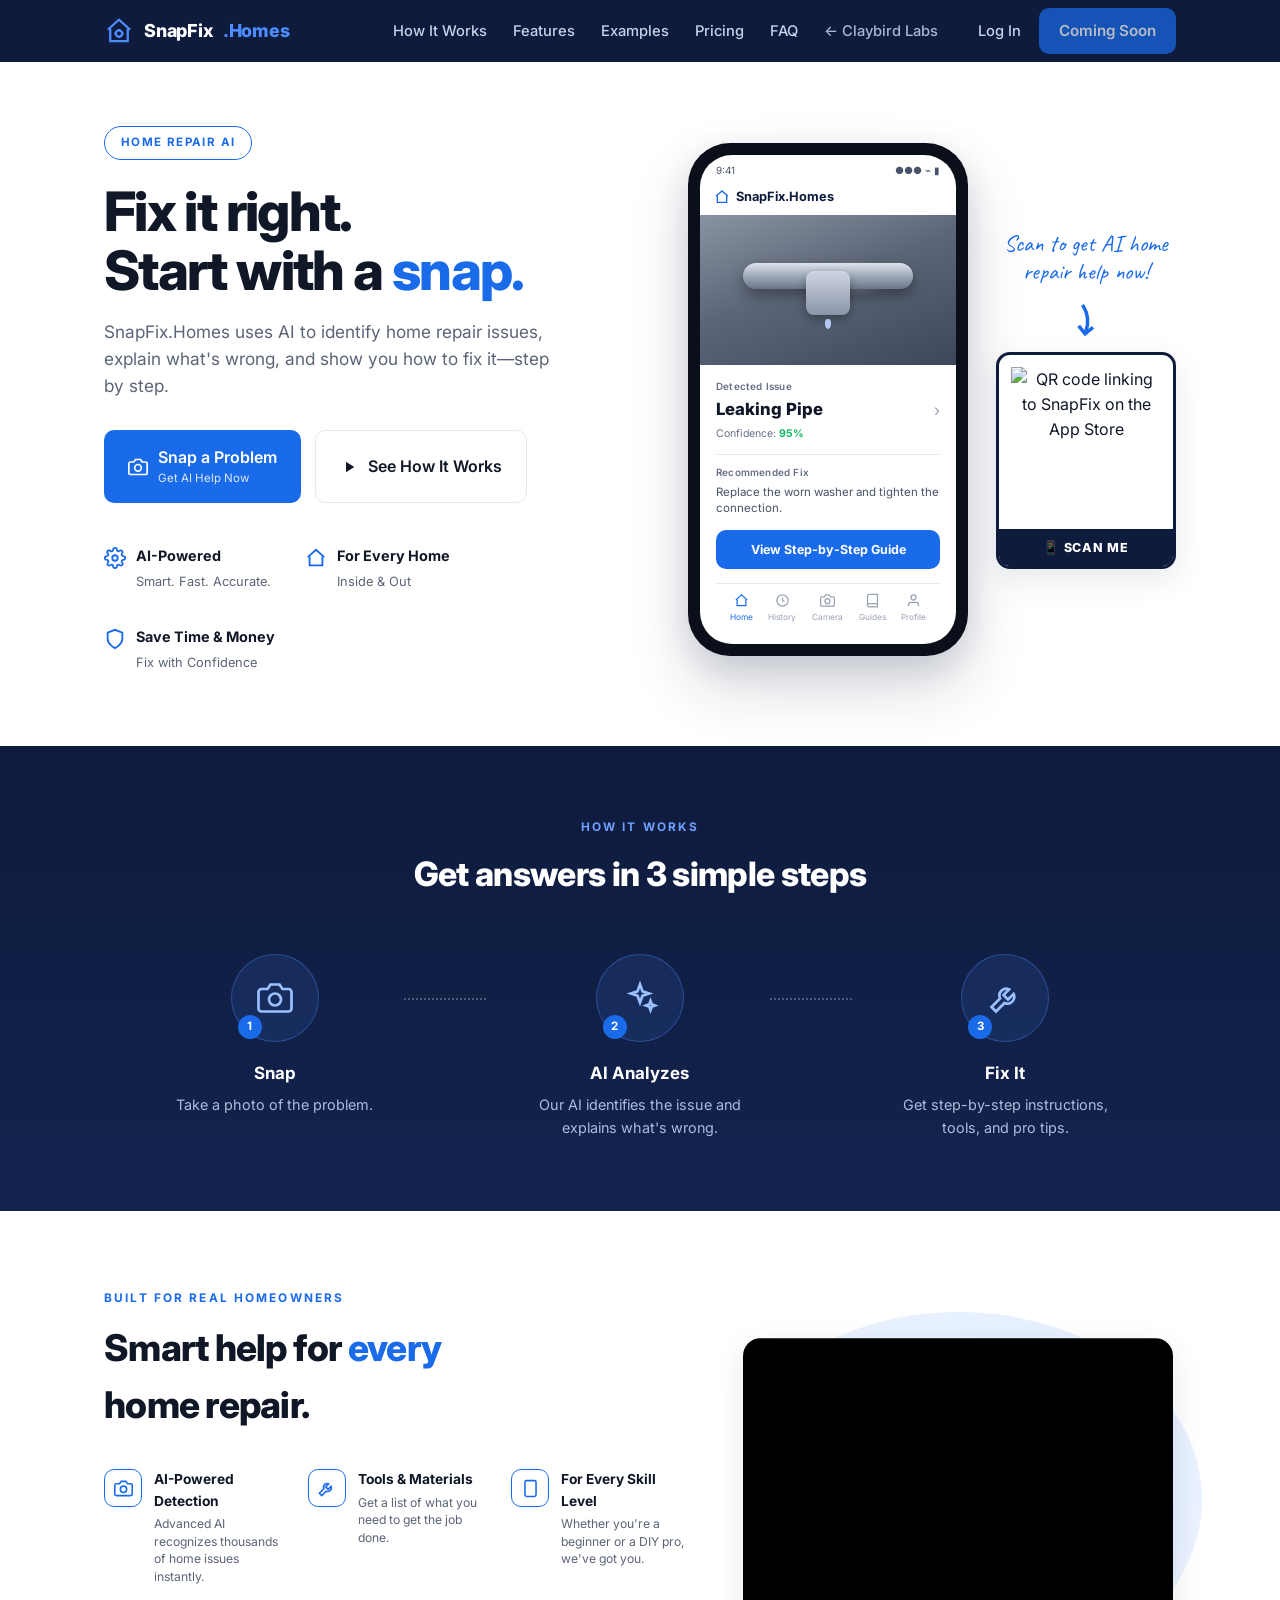
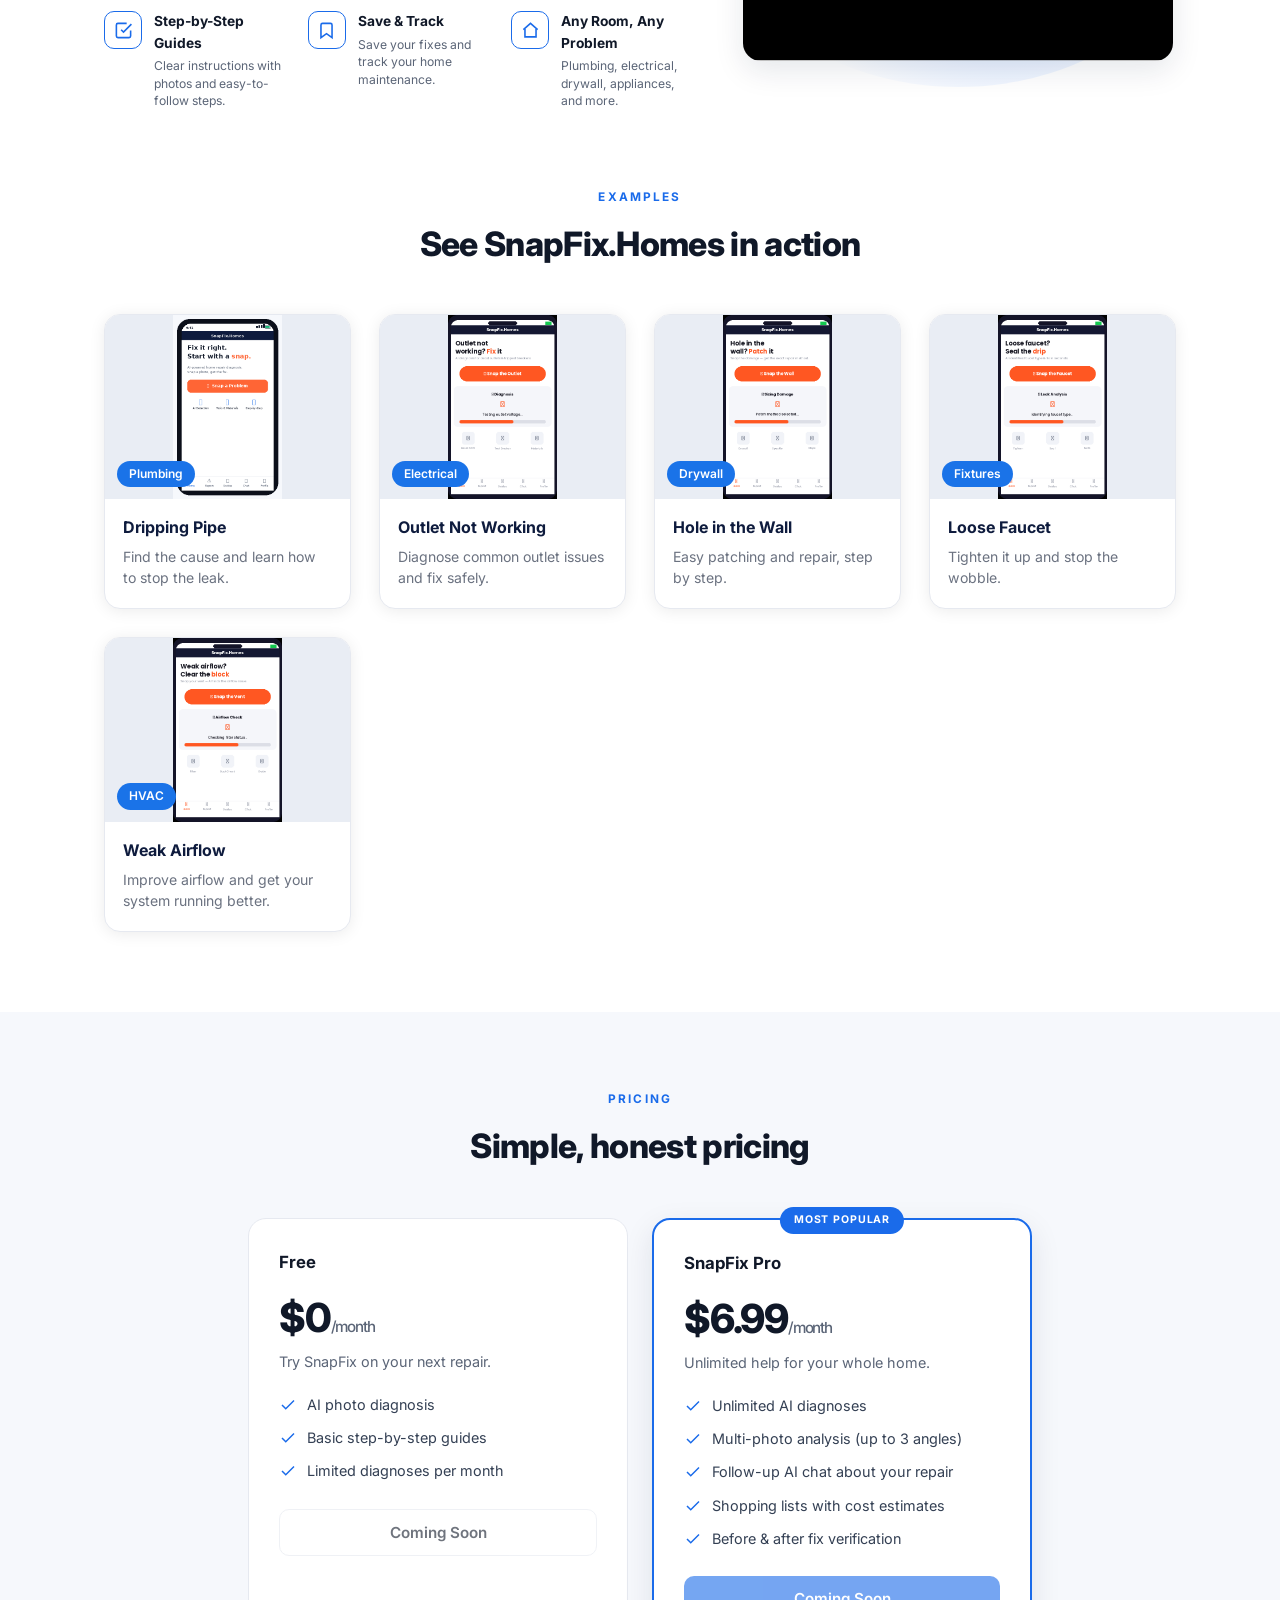
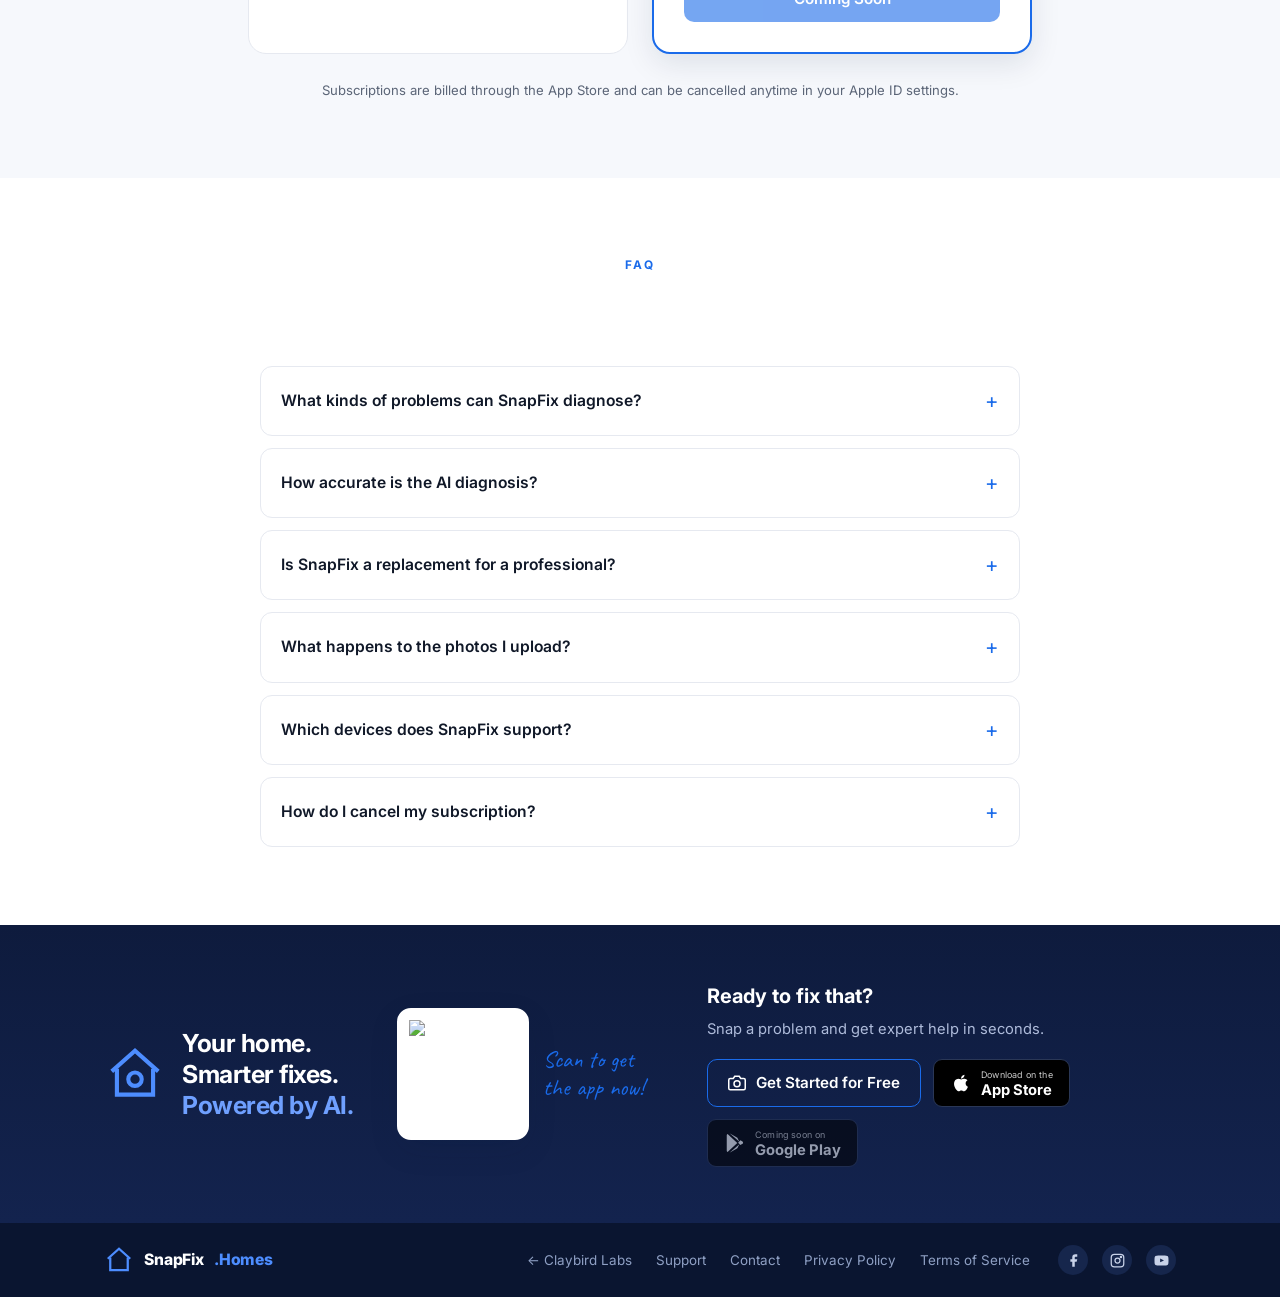
==== commit 8f8b3378: "Add motion layer to SnapFix pages; fix bouncing support address Same opt-in motion system as the stu" ====
--- a/snapfix/index.html
+++ b/snapfix/index.html
@@ -9,6 +9,7 @@
 <link href="https://fonts.googleapis.com/css2?family=Inter:wght@400;500;600;700;800&family=Caveat:wght@600&display=swap" rel="stylesheet">
 <link rel="stylesheet" href="styles.css">
 <link rel="icon" href="data:image/svg+xml,<svg xmlns='http://www.w3.org/2000/svg' viewBox='0 0 24 24' fill='%231A6BEA'><path d='M12 2 2 10h2v10h7v-6h2v6h7V10h2L12 2z'/></svg>">
+<script>document.documentElement.classList.add('js');</script>
 </head>
 <body>
 
@@ -361,5 +362,57 @@
   </div>
 </footer>
 
+<script>
+/* Motion layer — reveals on scroll, nav progress. Degrades to static without JS. */
+(function () {
+  var reduced = window.matchMedia('(prefers-reduced-motion: reduce)').matches;
+  var sel = '.hero .container > *, section > .container > *, .step, .card, .feature';
+  var els = Array.prototype.slice.call(document.querySelectorAll(sel));
+
+  var counts = [];
+  els.forEach(function (el) {
+    var p = el.parentNode, i = 0, hit = null;
+    for (i = 0; i < counts.length; i++) { if (counts[i][0] === p) { hit = counts[i]; break; } }
+    if (!hit) { hit = [p, 0]; counts.push(hit); }
+    el.style.setProperty('--mo-i', hit[1]++);
+  });
+
+  function showAll() { els.forEach(function (el) { el.classList.add('mo-in'); }); }
+
+  if (reduced || !('IntersectionObserver' in window)) {
+    showAll();
+  } else {
+    var io = new IntersectionObserver(function (entries) {
+      entries.forEach(function (e) {
+        if (!e.isIntersecting) return;
+        e.target.classList.add('mo-in');
+        io.unobserve(e.target);
+      });
+    }, { rootMargin: '0px 0px -10% 0px', threshold: 0.1 });
+    els.forEach(function (el) { io.observe(el); });
+    setTimeout(showAll, 5000);
+  }
+
+  var nav = document.querySelector('.nav');
+  var bar = document.createElement('div');
+  bar.className = 'mo-progress';
+  document.body.appendChild(bar);
+
+  var ticking = false;
+  function onScroll() {
+    var y = window.scrollY || window.pageYOffset;
+    if (nav) nav.classList.toggle('mo-scrolled', y > 8);
+    var max = document.documentElement.scrollHeight - window.innerHeight;
+    bar.style.transform = 'scaleX(' + (max > 0 ? Math.min(y / max, 1) : 0) + ')';
+    ticking = false;
+  }
+  window.addEventListener('scroll', function () {
+    if (ticking) return;
+    ticking = true;
+    window.requestAnimationFrame(onScroll);
+  }, { passive: true });
+  onScroll();
+})();
+</script>
 </body>
 </html>
--- a/snapfix/styles.css
+++ b/snapfix/styles.css
@@ -225,3 +225,57 @@
   *{animation:none!important;transition:none!important}
   html{scroll-behavior:auto}
 }
+
+/* ============================================================
+   MOTION LAYER
+   Opt-in: without JS the .js class is never set, so nothing is
+   hidden and the page renders exactly as it did before.
+   ============================================================ */
+:root{ --mo-ease:cubic-bezier(.16,1,.3,1); }
+
+/* Reveal targets are pre-hidden in CSS (not JS) so they never flash */
+.js .hero .container > *,
+.js section > .container > *,
+.js .step,
+.js .card,
+.js .feature{
+  opacity:0; transform:translate3d(0,20px,0);
+  transition:opacity .7s var(--mo-ease), transform .7s var(--mo-ease);
+  transition-delay:calc(var(--mo-i,0) * 80ms);
+}
+.js .mo-in{ opacity:1 !important; transform:none !important; }
+
+/* Reading progress along the top of the sticky nav */
+.mo-progress{
+  position:fixed; top:0; left:0; height:2px; width:100%;
+  background:linear-gradient(90deg,#5B9BFF,var(--blue));
+  transform:scaleX(0); transform-origin:left; z-index:999; will-change:transform;
+}
+.nav{ transition:box-shadow .3s var(--mo-ease), background .3s var(--mo-ease); }
+.nav.mo-scrolled{ box-shadow:0 6px 26px rgba(14,27,61,.28); }
+
+/* Nav underline */
+.nav-links a{ position:relative; }
+.nav-links a::after{
+  content:""; position:absolute; left:0; right:0; bottom:-4px; height:2px; border-radius:2px;
+  background:var(--blue); transform:scaleX(0); transform-origin:right;
+  transition:transform .32s var(--mo-ease);
+}
+.nav-links a:hover::after{ transform:scaleX(1); transform-origin:left; }
+
+/* Hover polish */
+.card, .step, .feature{ transition:transform .35s var(--mo-ease), box-shadow .35s var(--mo-ease); }
+.card:hover{ transform:translateY(-6px); box-shadow:0 18px 44px rgba(14,27,61,.16); }
+.step:hover .step-icon{ transform:translateY(-3px) scale(1.06); }
+.step-icon{ transition:transform .4s var(--mo-ease); }
+.btn{ transition:background .25s var(--mo-ease), transform .25s var(--mo-ease), box-shadow .25s var(--mo-ease); }
+.btn:hover{ transform:translateY(-2px); box-shadow:0 10px 24px rgba(26,107,234,.28); }
+.btn:active{ transform:translateY(0) scale(.985); transition-duration:.08s; }
+
+@media (prefers-reduced-motion:reduce){
+  .js .hero .container > *,
+  .js section > .container > *,
+  .js .step, .js .card, .js .feature{ opacity:1; transform:none; }
+  .card:hover, .btn:hover{ transform:none; }
+  .mo-progress{ display:none; }
+}
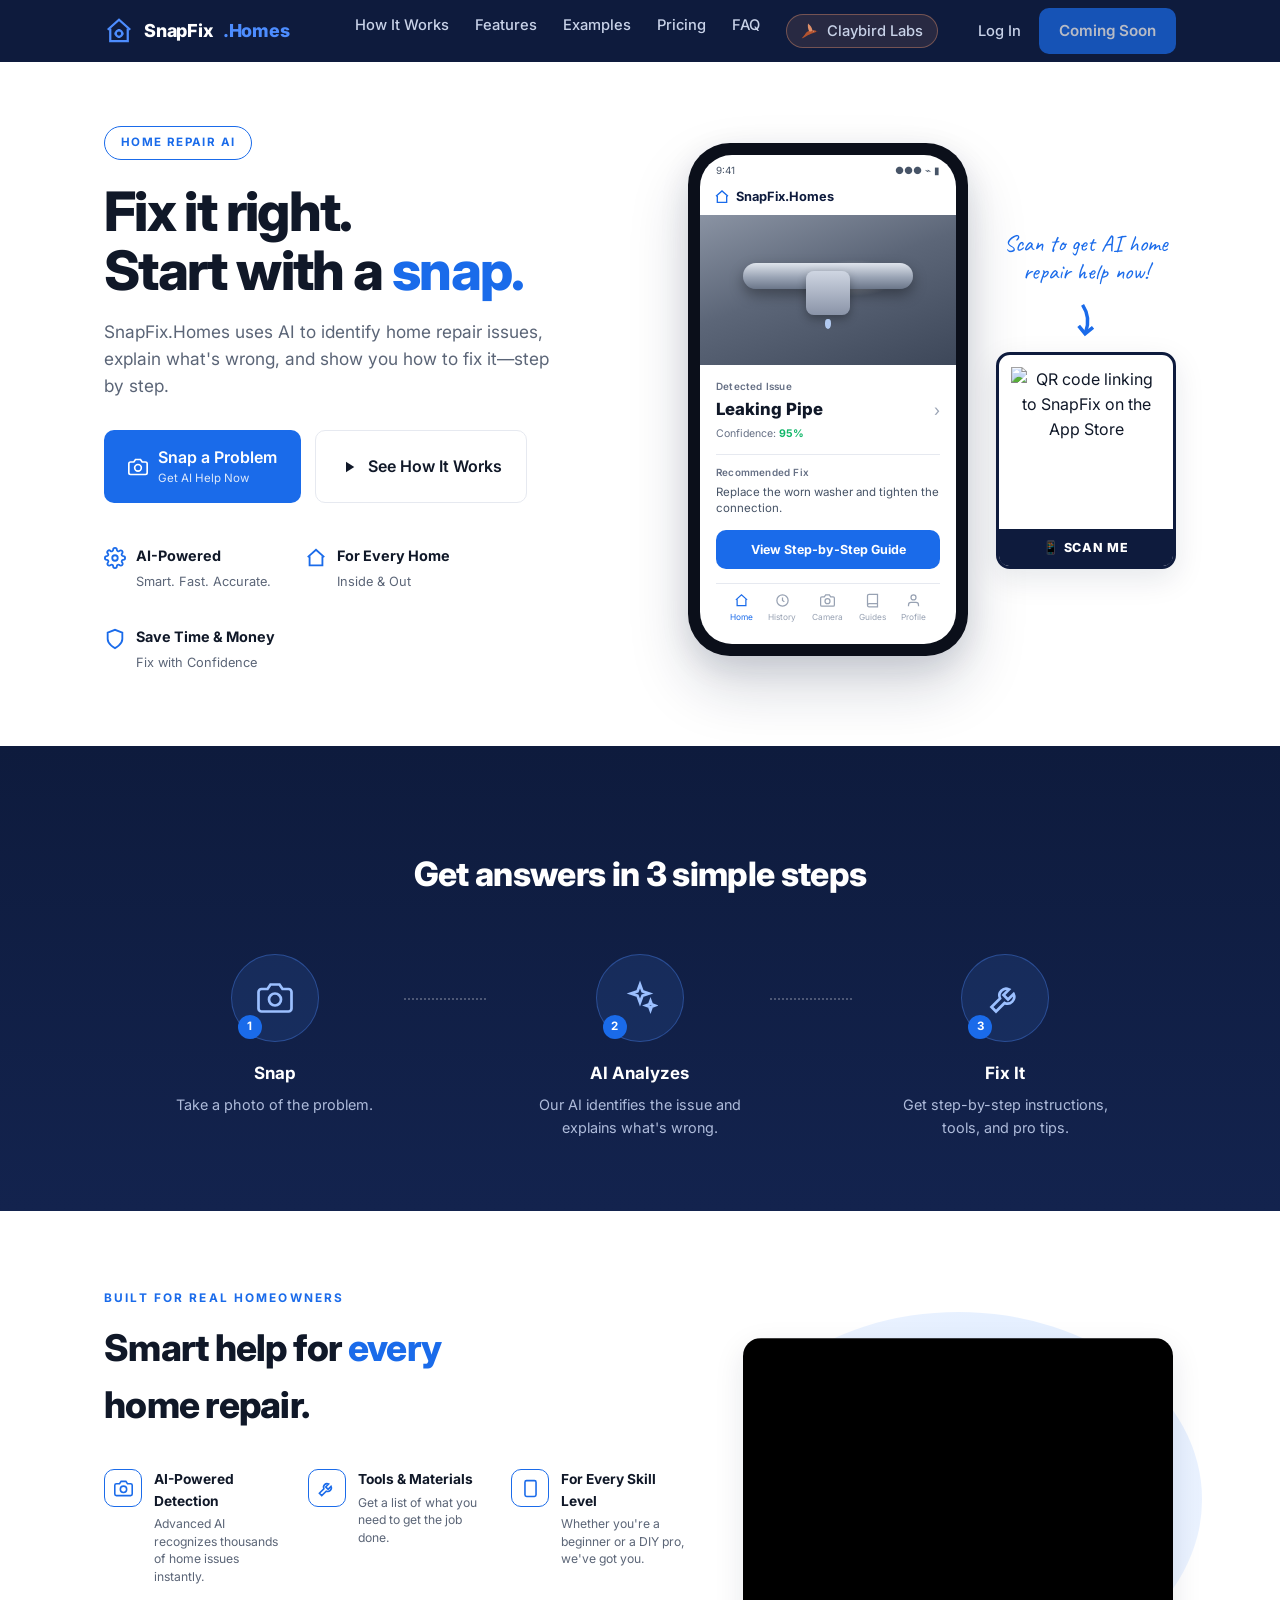
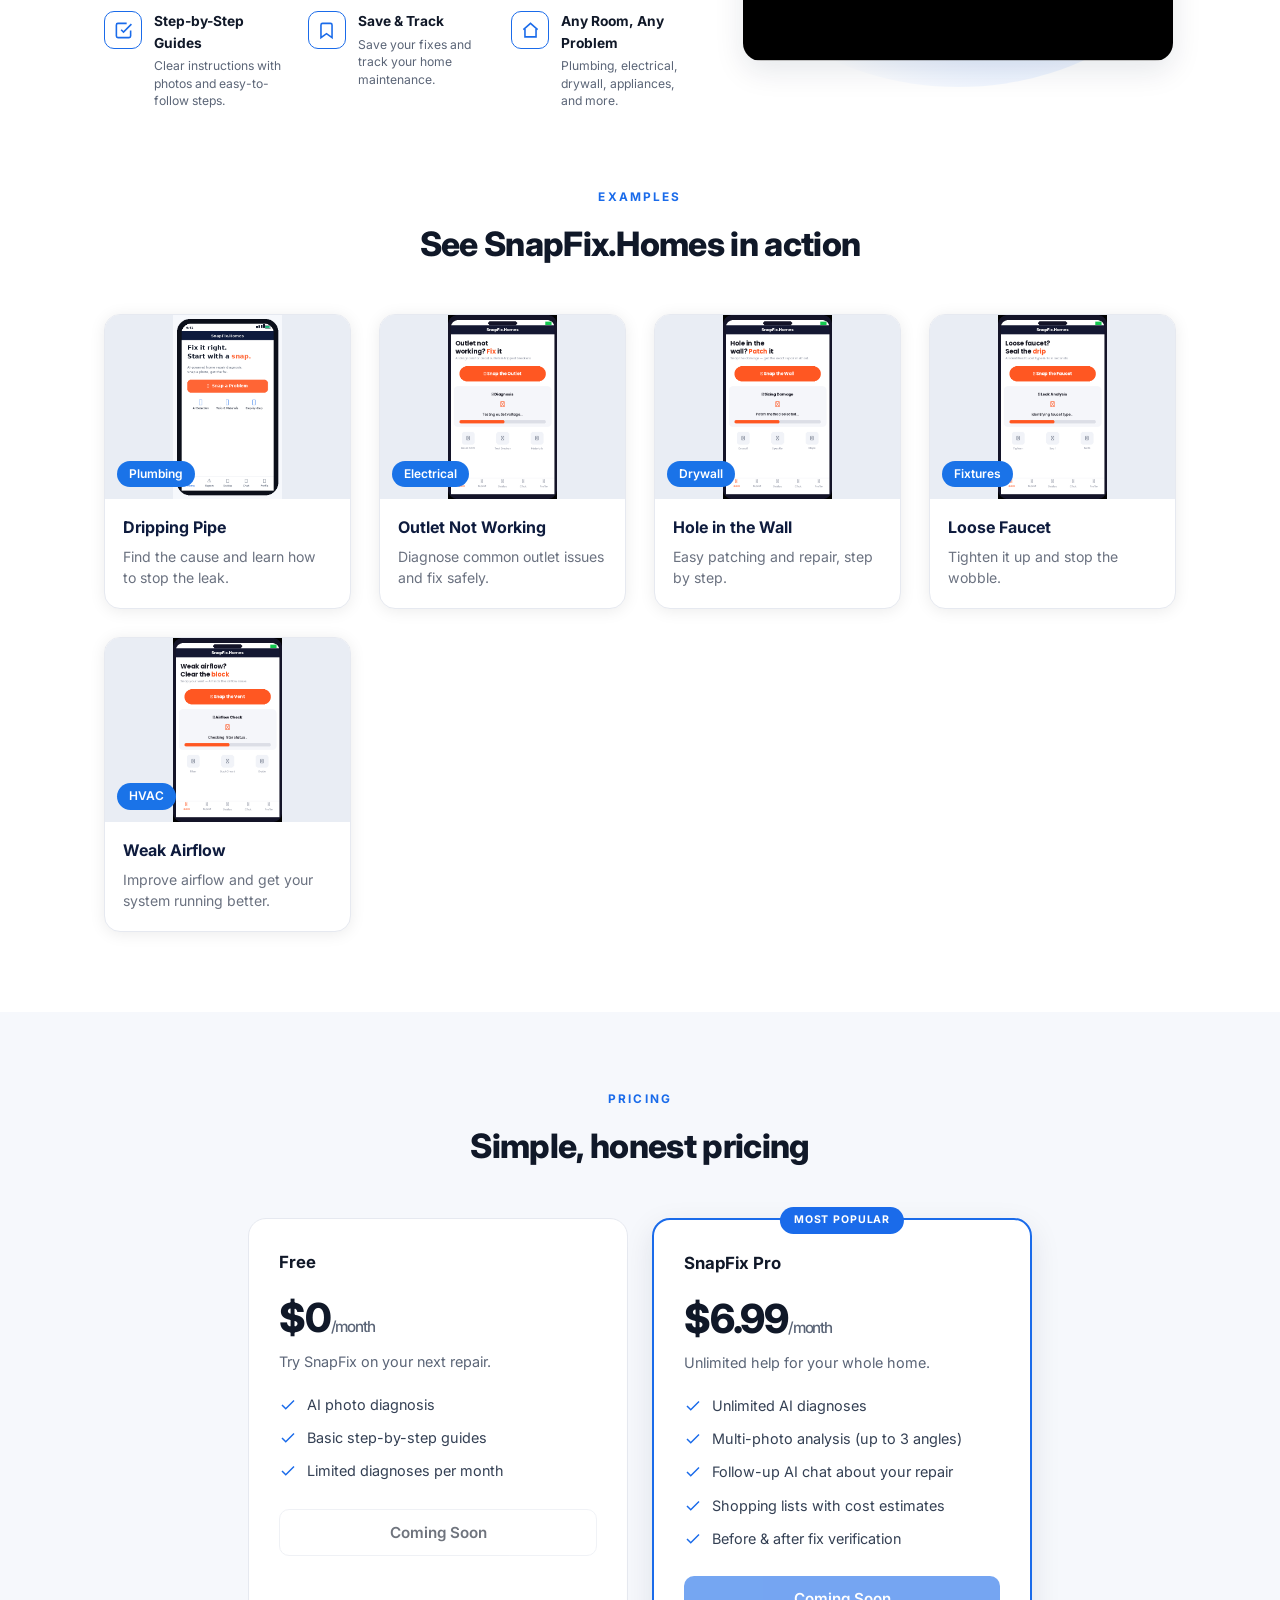
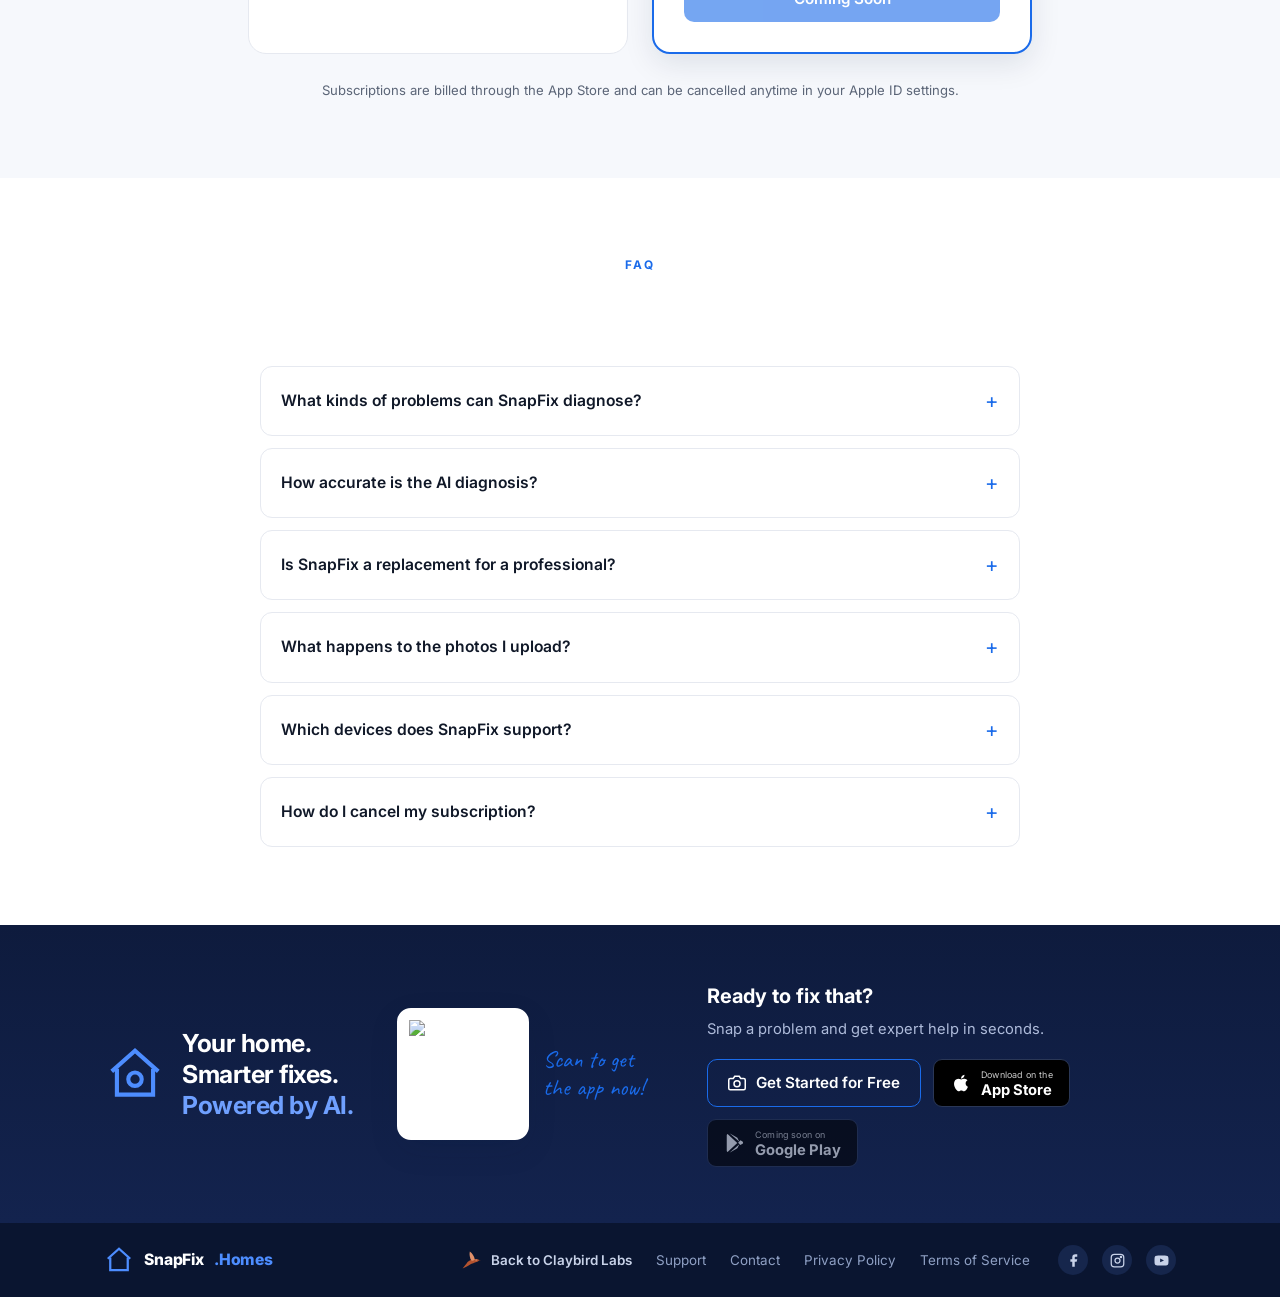
==== commit 60a32c7a: "Make the Claybird Labs back-link prominent on SnapFix pages Replaces the plain "← Claybird Labs" tex" ====
--- a/snapfix/index.html
+++ b/snapfix/index.html
@@ -27,7 +27,7 @@
       <a href="#examples">Examples</a>
       <a href="#pricing">Pricing</a>
       <a href="#faq">FAQ</a>
-      <a href="../" style="opacity:.85">← Claybird Labs</a>
+      <a class="cb-badge" href="../" aria-label="Back to Claybird Labs"><svg viewBox="0 0 64 64" aria-hidden="true"><path d="M48,30.6 L60.5,32.8 L48,34.4 Z" fill="#8C3F22"/><path d="M54,32.5 C51.5,30 45,28.5 38,29.5 C27,31 18,36 14,44 C10,49 6,53 2,59 C12,54 20,50 26,46 C32,44 40,41 46,38.5 C50.5,37.2 54,35 54,32.5 Z" fill="#B4532F"/><path d="M29,33 C25,25 23,14 25,5 C33,11 39,20 41,30 C37,34 32,35 29,33 Z" fill="#E0906A"/><circle cx="45" cy="32.2" r="1.5" fill="#FDF8F4"/></svg> Claybird Labs</a>
     </div>
     <div class="nav-cta">
       <a class="login" href="#coming-soon">Log In</a>
@@ -348,7 +348,7 @@
       SnapFix<span class="accent">.Homes</span>
     </a>
     <div class="footer-links">
-      <a href="../">← Claybird Labs</a>
+      <a class="cb-foot" href="../"><svg viewBox="0 0 64 64" aria-hidden="true"><path d="M48,30.6 L60.5,32.8 L48,34.4 Z" fill="#8C3F22"/><path d="M54,32.5 C51.5,30 45,28.5 38,29.5 C27,31 18,36 14,44 C10,49 6,53 2,59 C12,54 20,50 26,46 C32,44 40,41 46,38.5 C50.5,37.2 54,35 54,32.5 Z" fill="#B4532F"/><path d="M29,33 C25,25 23,14 25,5 C33,11 39,20 41,30 C37,34 32,35 29,33 Z" fill="#E0906A"/><circle cx="45" cy="32.2" r="1.5" fill="#FDF8F4"/></svg> Back to Claybird Labs</a>
       <a href="support.html">Support</a>
       <a href="support.html#contact">Contact</a>
       <a href="privacy.html">Privacy Policy</a>
--- a/snapfix/styles.css
+++ b/snapfix/styles.css
@@ -279,3 +279,38 @@
   .card:hover, .btn:hover{ transform:none; }
   .mo-progress{ display:none; }
 }
+
+/* ============================================================
+   CLAYBIRD LABS BADGE — back-link to the studio site
+   ============================================================ */
+.cb-badge{
+  display:inline-flex; align-items:center; gap:8px;
+  padding:7px 14px; border-radius:999px;
+  border:1px solid rgba(224,144,106,.42);
+  background:rgba(224,144,106,.12);
+  color:#F2C3AA; font-weight:650; font-size:.84rem;
+  text-decoration:none; white-space:nowrap; line-height:1;
+  transition:background .25s var(--mo-ease), border-color .25s var(--mo-ease),
+             color .25s var(--mo-ease), transform .25s var(--mo-ease), box-shadow .25s var(--mo-ease);
+}
+.cb-badge:hover{
+  background:rgba(224,144,106,.22); border-color:#E0906A; color:#FDF8F4;
+  transform:translateY(-1px); box-shadow:0 8px 20px rgba(180,83,47,.22);
+}
+.cb-badge svg{ width:18px; height:18px; flex:none; transition:transform .35s var(--mo-ease); }
+.cb-badge:hover svg{ transform:translateX(-3px) rotate(-8deg); }
+
+/* Footer variant sits on the dark footer */
+.cb-foot{
+  display:inline-flex; align-items:center; gap:9px;
+  text-decoration:none; color:#C8D2E8; font-size:.9rem; font-weight:600;
+  transition:color .25s var(--mo-ease);
+}
+.cb-foot:hover{ color:#fff; }
+.cb-foot svg{ width:20px; height:20px; flex:none; transition:transform .35s var(--mo-ease); }
+.cb-foot:hover svg{ transform:translateX(-3px) rotate(-8deg); }
+
+@media (prefers-reduced-motion:reduce){
+  .cb-badge:hover{ transform:none; }
+  .cb-badge:hover svg, .cb-foot:hover svg{ transform:none; }
+}
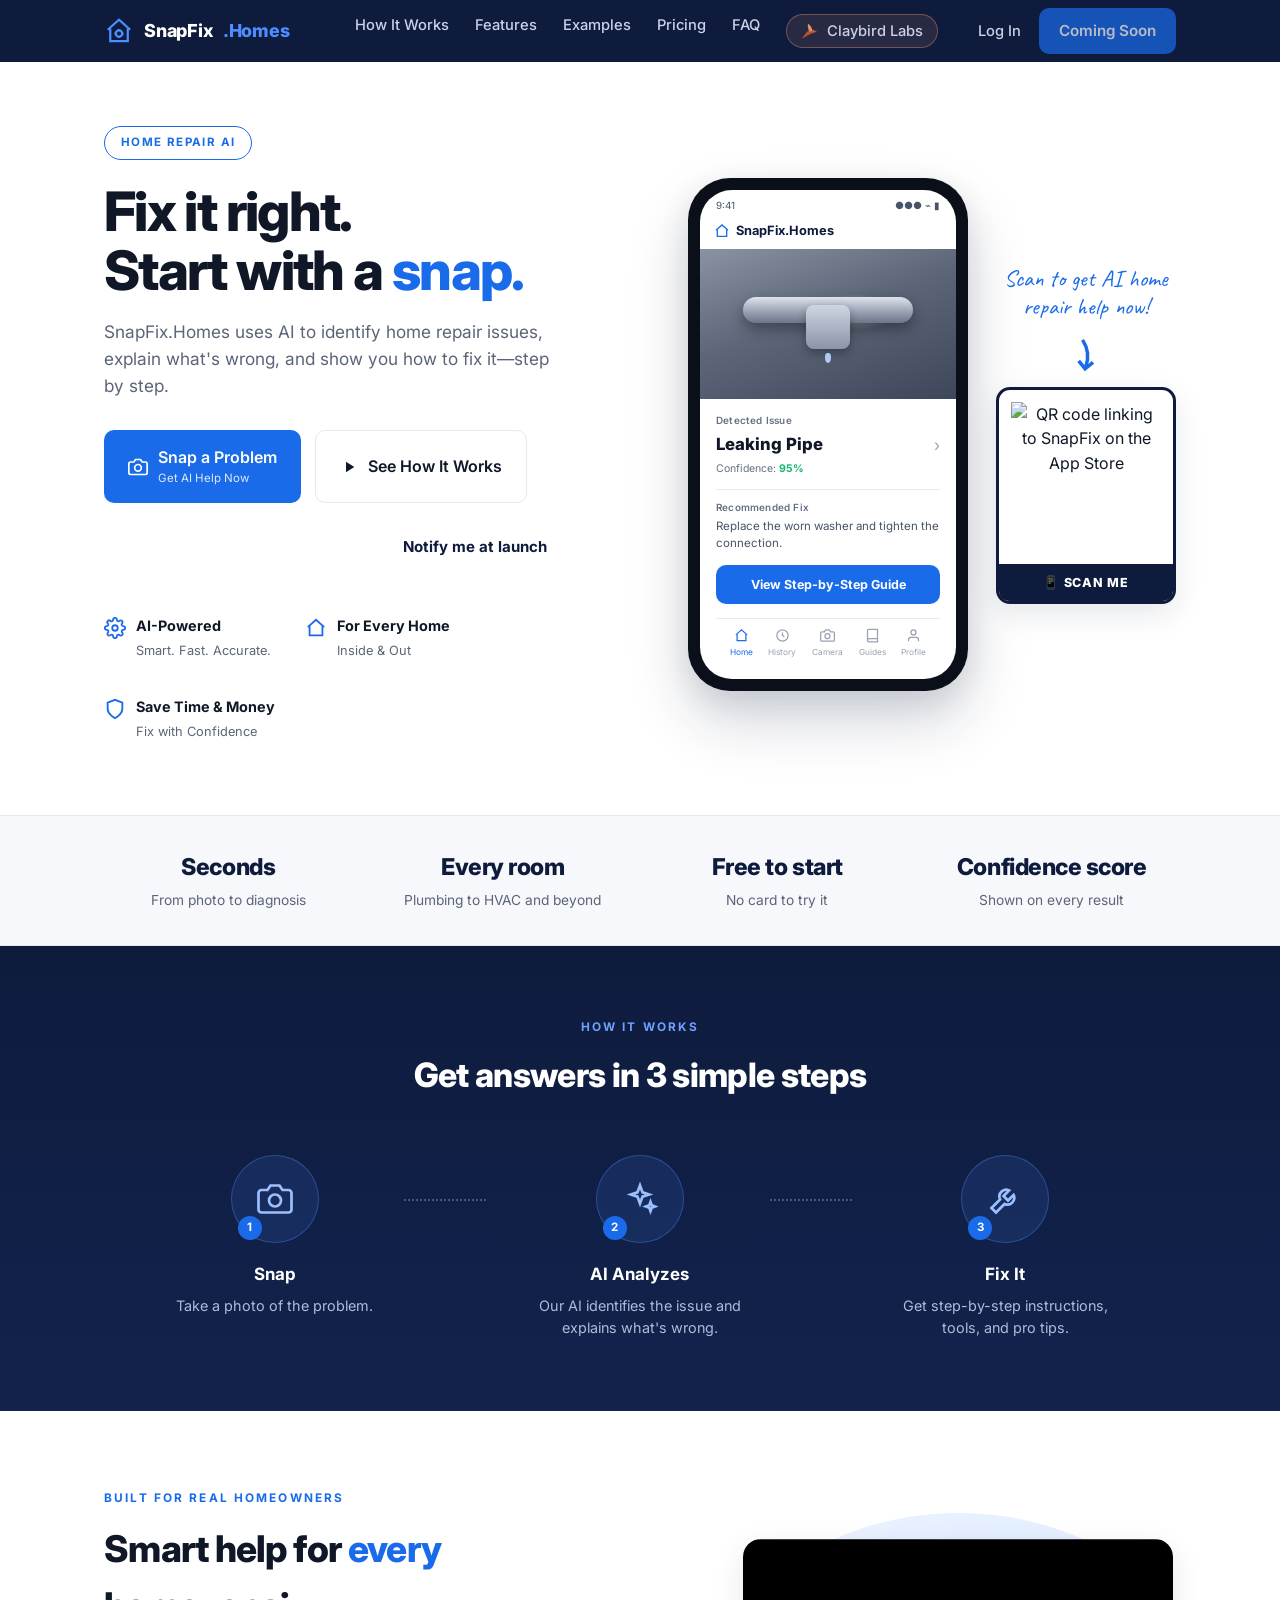
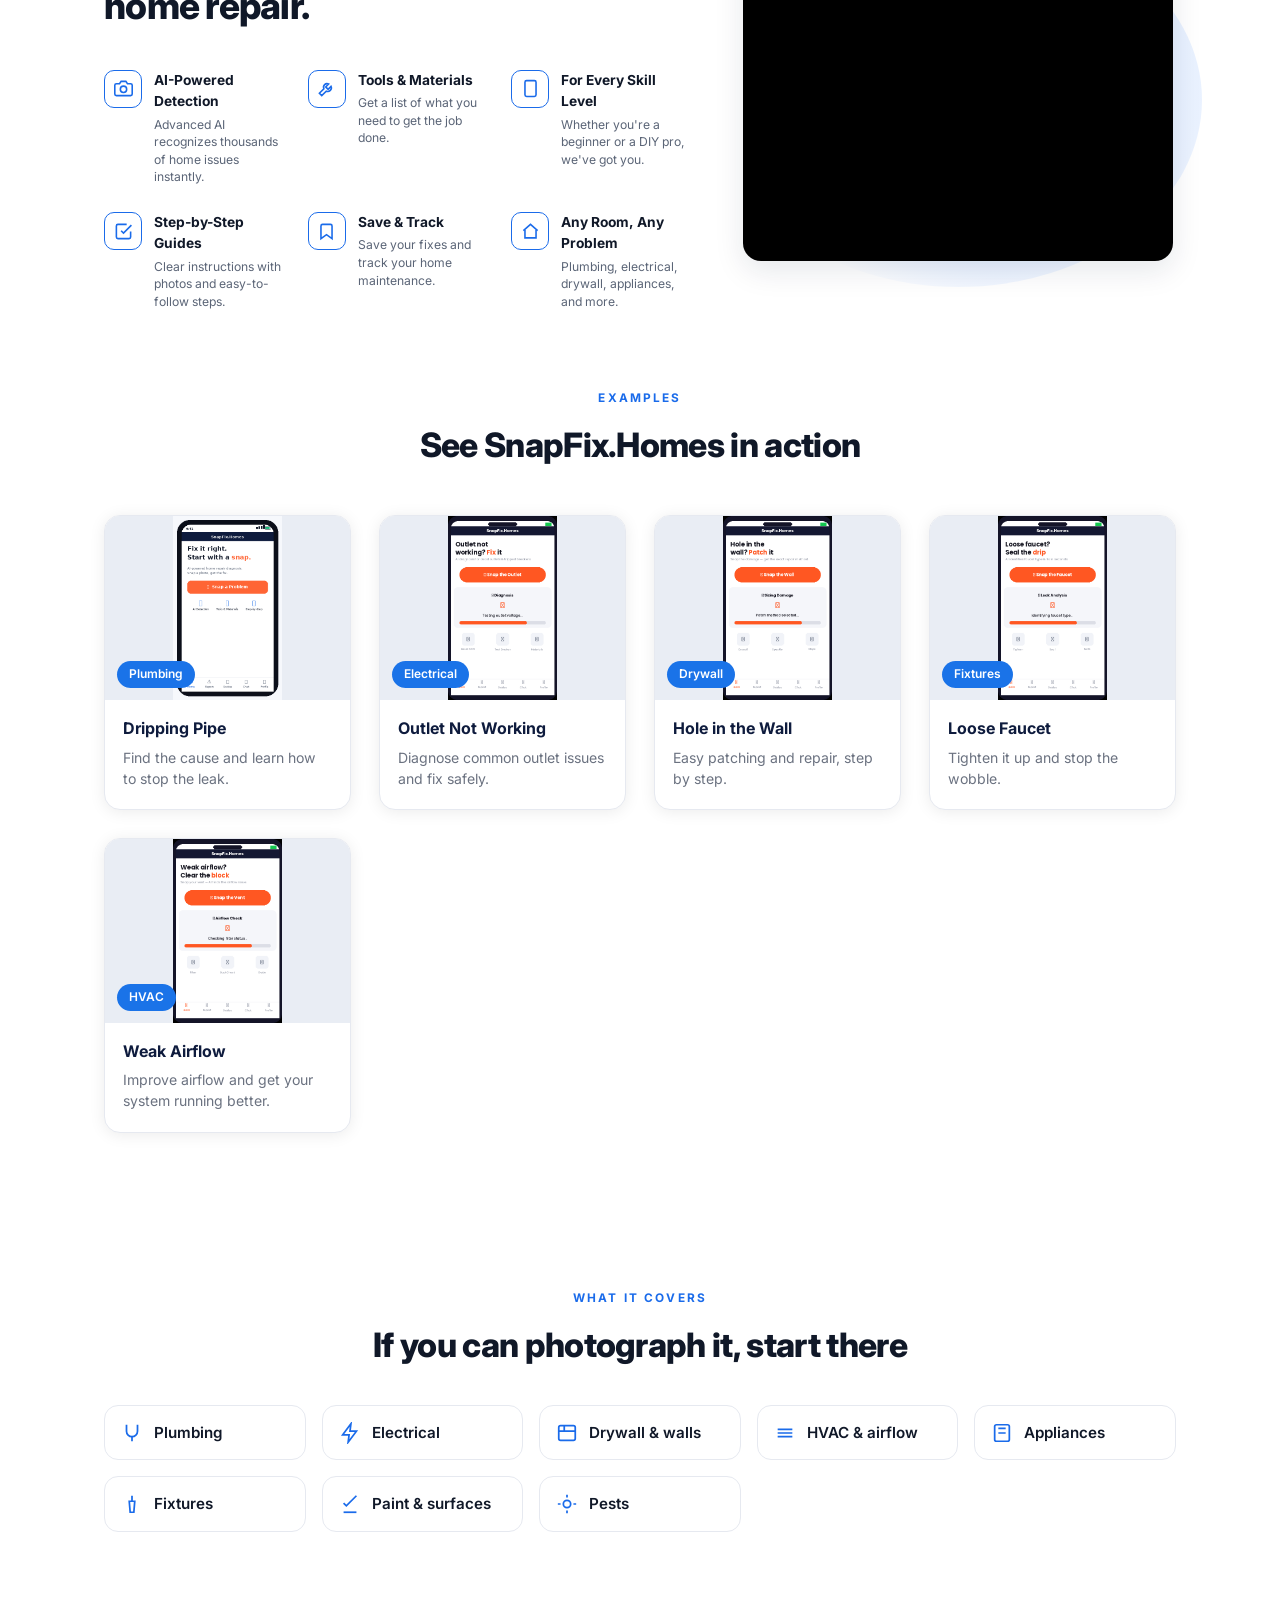
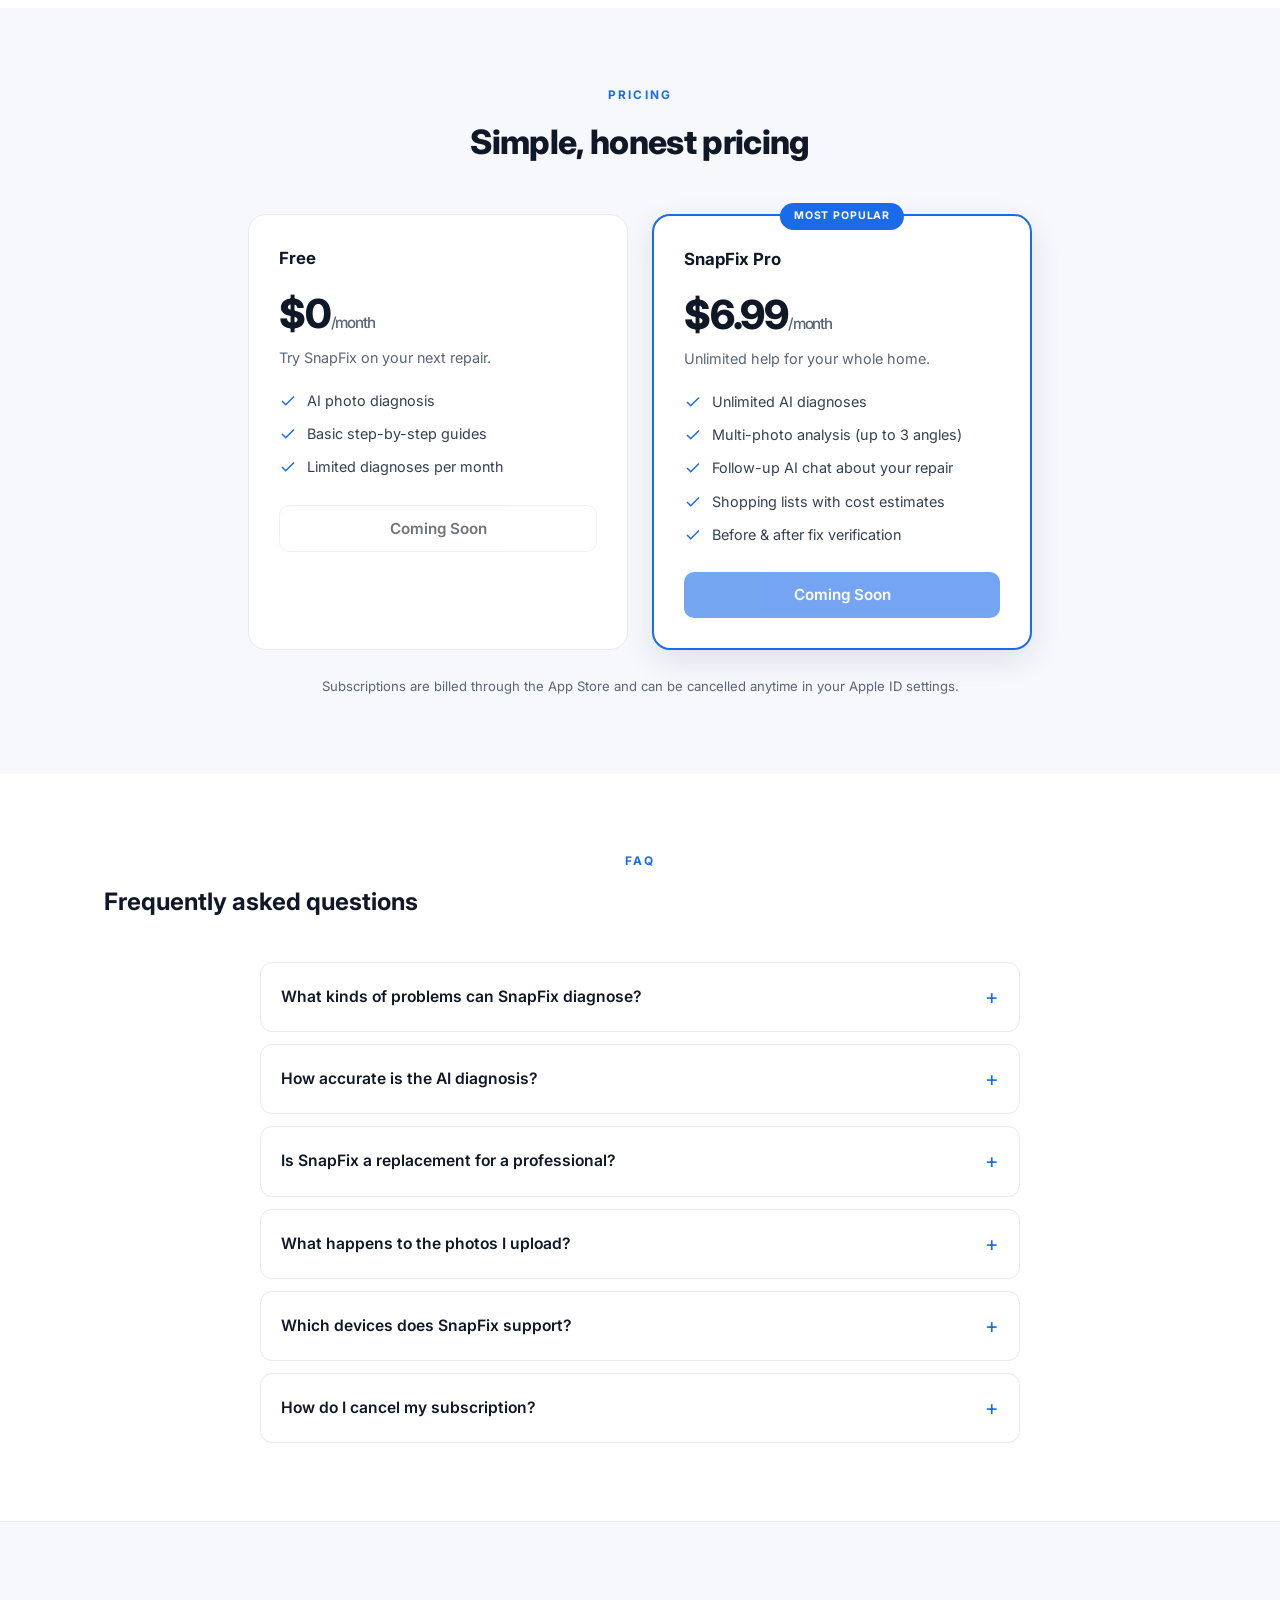
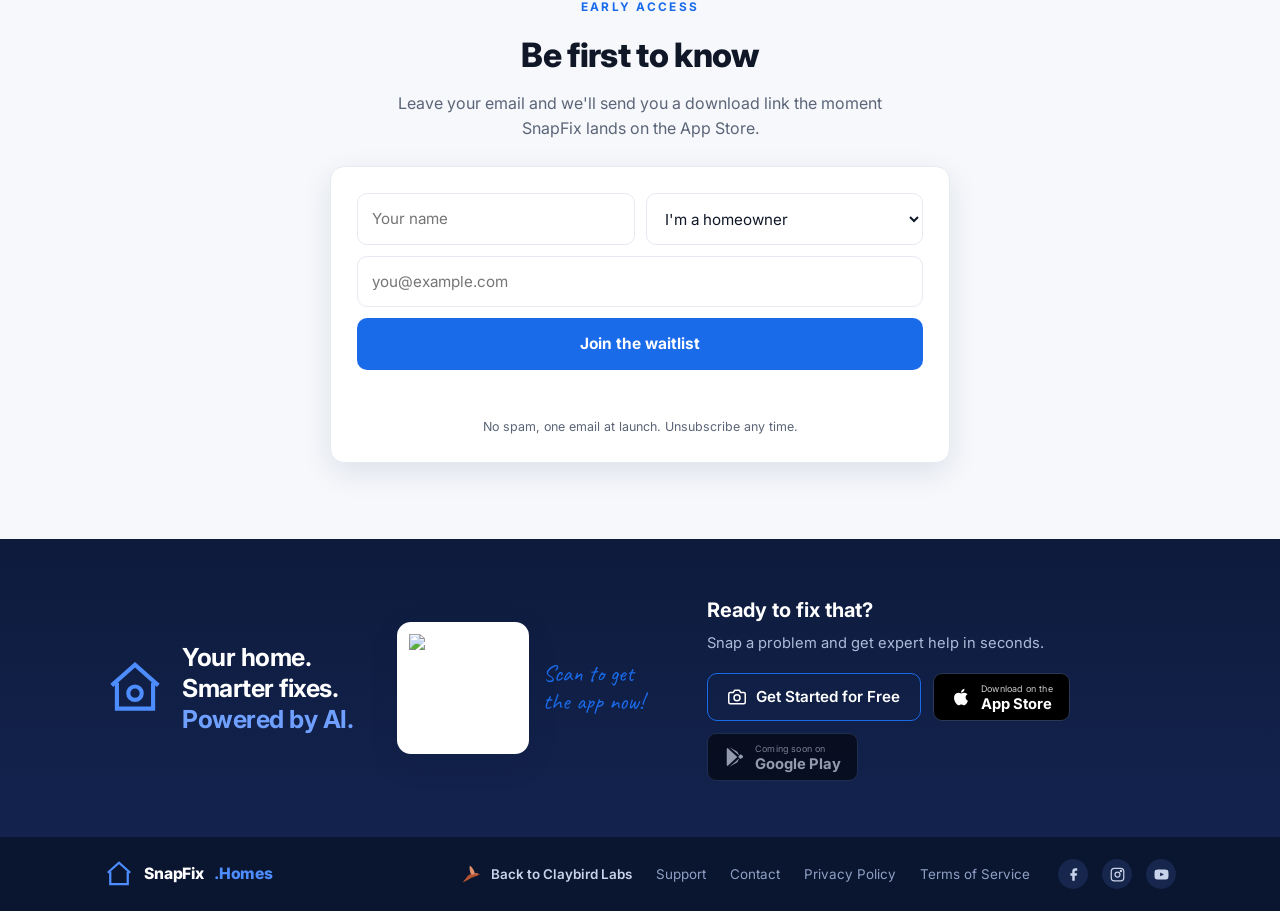
==== commit 94c66bd8: "Add email capture, coverage grid, trust band and a timed launch popup Brings the SnapFix page closer" ====
--- a/snapfix/index.html
+++ b/snapfix/index.html
@@ -53,6 +53,11 @@
           See How It Works
         </a>
       </div>
+
+      <form class="wl-inline" data-waitlist data-source="hero" novalidate>
+        <input type="email" name="email" placeholder="Enter your email" aria-label="Email address" required autocomplete="email">
+        <button type="submit">Notify me at launch</button>
+      </form>
       <div class="hero-trust">
         <div class="trust">
           <svg viewBox="0 0 24 24" fill="none" stroke="currentColor" stroke-width="2"><circle cx="12" cy="12" r="3"/><path d="M19.4 15a1.65 1.65 0 0 0 .33 1.82l.06.06a2 2 0 1 1-2.83 2.83l-.06-.06A1.65 1.65 0 0 0 15 19.4a1.65 1.65 0 0 0-1 1.51V21a2 2 0 1 1-4 0v-.09A1.65 1.65 0 0 0 9 19.4a1.65 1.65 0 0 0-1.82.33l-.06.06a2 2 0 1 1-2.83-2.83l.06-.06A1.65 1.65 0 0 0 4.6 15a1.65 1.65 0 0 0-1.51-1H3a2 2 0 1 1 0-4h.09A1.65 1.65 0 0 0 4.6 9a1.65 1.65 0 0 0-.33-1.82l-.06-.06a2 2 0 1 1 2.83-2.83l.06.06A1.65 1.65 0 0 0 9 4.6a1.65 1.65 0 0 0 1-1.51V3a2 2 0 1 1 4 0v.09a1.65 1.65 0 0 0 1 1.51 1.65 1.65 0 0 0 1.82-.33l.06-.06a2 2 0 1 1 2.83 2.83l-.06.06A1.65 1.65 0 0 0 19.4 9a1.65 1.65 0 0 0 1.51 1H21a2 2 0 1 1 0 4h-.09a1.65 1.65 0 0 0-1.51 1z"/></svg>
@@ -116,6 +121,20 @@
   </div>
 </header>
 
+<!-- ============ TRUST BAND ============ -->
+<!-- Deliberately product facts, not usage metrics. Nothing here claims a user
+     count, a rating or a testimonial, because SnapFix has not launched and any
+     such number would be invented. Replace with real figures once there are
+     some — the layout is ready for them. -->
+<section class="trust-band">
+  <div class="container">
+    <div class="tb-item"><b>Seconds</b><span>From photo to diagnosis</span></div>
+    <div class="tb-item"><b>Every room</b><span>Plumbing to HVAC and beyond</span></div>
+    <div class="tb-item"><b>Free to start</b><span>No card to try it</span></div>
+    <div class="tb-item"><b>Confidence score</b><span>Shown on every result</span></div>
+  </div>
+</section>
+
 <!-- ============ HOW IT WORKS ============ -->
 <section class="dark" id="how-it-works">
   <div class="container">
@@ -232,6 +251,24 @@
         <span class="tag">HVAC</span></div>
         <div class="card-body"><b>Weak Airflow</b><p>Improve airflow and get your system running better.</p></div>
       </div>
+    </div>
+  </div>
+</section>
+
+<!-- ============ COVERAGE ============ -->
+<section class="coverage" id="coverage">
+  <div class="container">
+    <div class="kicker" style="color:var(--blue)">WHAT IT COVERS</div>
+    <h2 style="text-align:center;font-size:2.1rem;letter-spacing:-.02em;font-weight:800">If you can photograph it, start there</h2>
+    <div class="cov-grid">
+      <div class="cov"><svg viewBox="0 0 24 24" fill="none" stroke="currentColor" stroke-width="1.9"><path d="M6 3v7a6 6 0 0 0 12 0V3"/><path d="M12 16v5"/></svg><b>Plumbing</b></div>
+      <div class="cov"><svg viewBox="0 0 24 24" fill="none" stroke="currentColor" stroke-width="1.9"><path d="M13 2 4 14h7l-1 8 9-12h-7z"/></svg><b>Electrical</b></div>
+      <div class="cov"><svg viewBox="0 0 24 24" fill="none" stroke="currentColor" stroke-width="1.9"><rect x="3" y="4" width="18" height="16" rx="2"/><path d="M3 10h18M9 4v6"/></svg><b>Drywall &amp; walls</b></div>
+      <div class="cov"><svg viewBox="0 0 24 24" fill="none" stroke="currentColor" stroke-width="1.9"><path d="M4 8h16M4 12h16M4 16h16"/></svg><b>HVAC &amp; airflow</b></div>
+      <div class="cov"><svg viewBox="0 0 24 24" fill="none" stroke="currentColor" stroke-width="1.9"><rect x="4" y="3" width="16" height="18" rx="2"/><path d="M8 7h8M8 12h8"/></svg><b>Appliances</b></div>
+      <div class="cov"><svg viewBox="0 0 24 24" fill="none" stroke="currentColor" stroke-width="1.9"><path d="M12 3v6M9 9h6l-1 12h-4z"/></svg><b>Fixtures</b></div>
+      <div class="cov"><svg viewBox="0 0 24 24" fill="none" stroke="currentColor" stroke-width="1.9"><path d="M19 3 8 14l-3-3"/><path d="M5 21h14"/></svg><b>Paint &amp; surfaces</b></div>
+      <div class="cov"><svg viewBox="0 0 24 24" fill="none" stroke="currentColor" stroke-width="1.9"><circle cx="12" cy="12" r="4"/><path d="M12 2v3M12 19v3M2 12h3M19 12h3"/></svg><b>Pests</b></div>
     </div>
   </div>
 </section>
@@ -306,6 +343,34 @@
   </div>
 </section>
 
+<!-- ============ WAITLIST ============ -->
+<section class="waitlist" id="waitlist">
+  <div class="container">
+    <div class="kicker" style="color:var(--blue)">EARLY ACCESS</div>
+    <h2 style="text-align:center;font-size:2.1rem;letter-spacing:-.02em;font-weight:800">Be first to know</h2>
+    <p style="text-align:center;color:var(--muted);max-width:520px;margin:10px auto 0">
+      Leave your email and we'll send you a download link the moment SnapFix lands on the App Store.
+    </p>
+
+    <div class="wl-box">
+      <form class="wl-form" data-waitlist data-source="section" novalidate>
+        <div class="wl-row">
+          <input type="text"  name="name"  placeholder="Your name" aria-label="Your name" required autocomplete="name">
+          <select name="role" aria-label="I am a">
+            <option value="homeowner">I'm a homeowner</option>
+            <option value="contractor">I'm a contractor</option>
+            <option value="landlord">I'm a landlord</option>
+          </select>
+        </div>
+        <input type="email" name="email" placeholder="you@example.com" aria-label="Email address" required autocomplete="email">
+        <button type="submit">Join the waitlist</button>
+        <p class="wl-err" data-error role="alert"></p>
+      </form>
+      <p class="wl-note">No spam, one email at launch. Unsubscribe any time.</p>
+    </div>
+  </div>
+</section>
+
 <!-- ============ CTA BAND ============ -->
 <section class="cta-band">
   <div class="container cta-grid">
@@ -362,6 +427,176 @@
   </div>
 </footer>
 
+<!-- ============ TIMED MODAL ============ -->
+<div class="modal-backdrop" id="wl-modal" role="dialog" aria-modal="true"
+     aria-labelledby="wl-modal-title" aria-describedby="wl-modal-sub" hidden>
+  <div class="modal">
+    <button class="modal-x" type="button" aria-label="Close">&times;</button>
+    <span class="modal-badge">EARLY ACCESS</span>
+    <h3 id="wl-modal-title">Want a heads-up when SnapFix launches?</h3>
+    <p class="sub" id="wl-modal-sub">
+      Leave your email and we'll send the download link on launch day. One email, nothing else.
+    </p>
+    <form class="wl-form" data-waitlist data-source="modal" novalidate>
+      <div class="wl-row">
+        <input type="text" name="name" placeholder="Your name" aria-label="Your name" required autocomplete="name">
+        <select name="role" aria-label="I am a">
+          <option value="homeowner">I'm a homeowner</option>
+          <option value="contractor">I'm a contractor</option>
+          <option value="landlord">I'm a landlord</option>
+        </select>
+      </div>
+      <input type="email" name="email" placeholder="you@example.com" aria-label="Email address" required autocomplete="email">
+      <button type="submit">Notify me at launch</button>
+      <p class="wl-err" data-error role="alert"></p>
+    </form>
+  </div>
+</div>
+
+<script>
+/* ==========================================================================
+   Waitlist — shared by the hero form, the section form and the timed modal.
+   Posts to the same Supabase table and launch-email function the other build
+   of this site already uses. The key below is the anon key: it is public by
+   design, and the table's only policy is INSERT, so nothing can be read back.
+   ========================================================================== */
+(function () {
+  var SUPABASE_URL = 'https://japlrtlpopefvgkecpif.supabase.co';
+  var SUPABASE_KEY = 'eyJhbGciOiJIUzI1NiIsInR5cCI6IkpXVCJ9.eyJpc3MiOiJzdXBhYmFzZSIsInJlZiI6ImphcGxydGxwb3BlZnZna2VjcGlmIiwicm9sZSI6ImFub24iLCJpYXQiOjE3NzE3Njc1NTcsImV4cCI6MjA4NzM0MzU1N30.q0JVwQJdJcpNUcyt2opxE-yRlhBnWdO3oq4IUMk6L5M';
+  var JOINED_KEY = 'sf_waitlist_joined';
+
+  function joined() { try { return localStorage.getItem(JOINED_KEY) === '1'; } catch (e) { return false; } }
+  function markJoined() { try { localStorage.setItem(JOINED_KEY, '1'); } catch (e) {} }
+
+  function thanks(form) {
+    var done = document.createElement('div');
+    done.className = 'wl-done';
+    done.innerHTML = '<b>You’re on the list.</b><p>We’ll email you the moment it’s live.</p>';
+    form.parentNode.replaceChild(done, form);
+  }
+
+  async function submit(form, ev) {
+    ev.preventDefault();
+    var err = form.querySelector('[data-error]');
+    var btn = form.querySelector('button[type=submit]');
+    var email = (form.elements.email && form.elements.email.value || '').trim();
+    var name = (form.elements.name && form.elements.name.value || '').trim();
+    var role = (form.elements.role && form.elements.role.value) || 'homeowner';
+
+    if (err) err.textContent = '';
+    if (!email || email.indexOf('@') < 1) {
+      if (err) err.textContent = 'Please enter a valid email address.';
+      else form.elements.email.focus();
+      return;
+    }
+    // `name` is NOT NULL on the table; the hero form only asks for an email.
+    if (!name) name = email.split('@')[0];
+
+    if (btn) { btn.disabled = true; btn.dataset.label = btn.textContent; btn.textContent = 'Adding…'; }
+
+    try {
+      var res = await fetch(SUPABASE_URL + '/rest/v1/waitlist', {
+        method: 'POST',
+        headers: {
+          'Content-Type': 'application/json',
+          'apikey': SUPABASE_KEY,
+          'Authorization': 'Bearer ' + SUPABASE_KEY,
+          'Prefer': 'return=minimal'
+        },
+        body: JSON.stringify({ name: name, email: email, role: role })
+      });
+      if (!res.ok && res.status !== 409) throw new Error('HTTP ' + res.status);
+
+      // Launch email is best effort — a failure here must not tell someone
+      // their signup failed when the row was written.
+      fetch(SUPABASE_URL + '/functions/v1/send-waitlist-email', {
+        method: 'POST',
+        headers: {
+          'Content-Type': 'application/json',
+          'apikey': SUPABASE_KEY,
+          'Authorization': 'Bearer ' + SUPABASE_KEY
+        },
+        body: JSON.stringify({ name: name, email: email, role: role })
+      }).catch(function () {});
+
+      markJoined();
+      thanks(form);
+      var modal = document.getElementById('wl-modal');
+      if (modal && modal.classList.contains('open') && !modal.contains(form)) closeModal();
+    } catch (e) {
+      if (btn) { btn.disabled = false; btn.textContent = btn.dataset.label || 'Join the waitlist'; }
+      if (err) err.textContent = 'Something went wrong. Please try again.';
+    }
+  }
+
+  Array.prototype.forEach.call(document.querySelectorAll('[data-waitlist]'), function (f) {
+    f.addEventListener('submit', function (ev) { submit(f, ev); });
+  });
+
+  /* ---- Timed modal: 3 minutes of *active* time on the page ---------------
+     Counted with a visibility-aware timer rather than a plain setTimeout, so a
+     tab left open in the background doesn't pop a dialog the moment it is
+     brought forward. Shown once per visitor, never to someone already signed
+     up, and never on top of a reduced-motion preference for animation only. */
+  var MODAL_DELAY_MS = 3 * 60 * 1000;
+  var SEEN_KEY = 'sf_modal_seen';
+  var modal = document.getElementById('wl-modal');
+  var lastFocus = null;
+  var elapsed = 0, tickStart = null, timer = null;
+
+  function seen() { try { return localStorage.getItem(SEEN_KEY) === '1'; } catch (e) { return false; } }
+  function markSeen() { try { localStorage.setItem(SEEN_KEY, '1'); } catch (e) {} }
+
+  window.closeModal = function () {
+    if (!modal) return;
+    modal.classList.remove('open');
+    setTimeout(function () { modal.hidden = true; }, 300);
+    document.removeEventListener('keydown', onKey);
+    if (lastFocus && lastFocus.focus) lastFocus.focus();
+  };
+
+  function onKey(e) {
+    if (e.key === 'Escape') { closeModal(); return; }
+    if (e.key !== 'Tab') return;
+    var f = modal.querySelectorAll('button, input, select, a[href]');
+    if (!f.length) return;
+    var first = f[0], last = f[f.length - 1];
+    if (e.shiftKey && document.activeElement === first) { e.preventDefault(); last.focus(); }
+    else if (!e.shiftKey && document.activeElement === last) { e.preventDefault(); first.focus(); }
+  }
+
+  function openModal() {
+    if (!modal || seen() || joined()) return;
+    markSeen();
+    lastFocus = document.activeElement;
+    modal.hidden = false;
+    requestAnimationFrame(function () { modal.classList.add('open'); });
+    document.addEventListener('keydown', onKey);
+    var firstField = modal.querySelector('input');
+    if (firstField) firstField.focus();
+  }
+
+  function stopTick() {
+    if (tickStart !== null) { elapsed += Date.now() - tickStart; tickStart = null; }
+    if (timer) { clearTimeout(timer); timer = null; }
+  }
+  function startTick() {
+    if (seen() || joined() || tickStart !== null) return;
+    tickStart = Date.now();
+    timer = setTimeout(function () { stopTick(); openModal(); }, Math.max(0, MODAL_DELAY_MS - elapsed));
+  }
+
+  if (modal && !seen() && !joined()) {
+    modal.querySelector('.modal-x').addEventListener('click', closeModal);
+    modal.addEventListener('click', function (e) { if (e.target === modal) closeModal(); });
+    document.addEventListener('visibilitychange', function () {
+      if (document.hidden) stopTick(); else startTick();
+    });
+    if (!document.hidden) startTick();
+  }
+})();
+</script>
+
 <script>
 /* Motion layer — reveals on scroll, nav progress. Degrades to static without JS. */
 (function () {
--- a/snapfix/styles.css
+++ b/snapfix/styles.css
@@ -314,3 +314,88 @@
   .cb-badge:hover{ transform:none; }
   .cb-badge:hover svg, .cb-foot:hover svg{ transform:none; }
 }
+
+/* ==========================================================================
+   Additions — trust band, coverage grid, waitlist, timed modal
+   Palette and tokens are the existing SnapFix ones; only new patterns here.
+   ========================================================================== */
+
+/* ---- Trust band ---------------------------------------------------------- */
+.trust-band{ background:var(--bg-soft); border-block:1px solid var(--line); padding:34px 0; }
+.trust-band .container{ display:grid; grid-template-columns:repeat(auto-fit,minmax(190px,1fr)); gap:26px; }
+.tb-item{ text-align:center; }
+.tb-item b{ display:block; font-size:1.45rem; font-weight:800; color:var(--navy); letter-spacing:-.02em; }
+.tb-item span{ display:block; font-size:.86rem; color:var(--muted); margin-top:4px; }
+
+/* ---- Coverage grid ------------------------------------------------------- */
+.coverage{ padding:76px 0; background:#fff; }
+.cov-grid{ display:grid; grid-template-columns:repeat(auto-fit,minmax(168px,1fr)); gap:16px; margin-top:34px; }
+.cov{ display:flex; align-items:center; gap:11px; padding:15px 16px; border:1px solid var(--line);
+      border-radius:var(--radius); background:#fff; transition:box-shadow .25s var(--mo-ease), transform .25s var(--mo-ease); }
+.cov:hover{ box-shadow:var(--shadow); transform:translateY(-2px); }
+.cov svg{ width:22px; height:22px; flex:none; color:var(--blue); }
+.cov b{ font-size:.95rem; color:var(--ink); font-weight:600; }
+
+/* ---- Waitlist ------------------------------------------------------------ */
+.waitlist{ padding:76px 0; background:var(--bg-soft); border-top:1px solid var(--line); }
+.wl-box{ max-width:620px; margin:26px auto 0; background:#fff; border:1px solid var(--line);
+         border-radius:var(--radius); box-shadow:var(--shadow); padding:26px; }
+.wl-form{ display:grid; gap:11px; }
+.wl-row{ display:grid; grid-template-columns:1fr 1fr; gap:11px; }
+.wl-form input, .wl-form select{
+  width:100%; padding:13px 14px; font:inherit; font-size:.95rem; color:var(--ink);
+  border:1px solid var(--line); border-radius:10px; background:#fff; transition:border-color .2s, box-shadow .2s; }
+.wl-form input:focus, .wl-form select:focus{
+  outline:none; border-color:var(--blue); box-shadow:0 0 0 3px rgba(26,107,234,.14); }
+.wl-form button{ padding:14px 18px; font:inherit; font-weight:700; font-size:.97rem; color:#fff;
+  background:var(--blue); border:0; border-radius:10px; cursor:pointer; transition:background .2s, transform .15s; }
+.wl-form button:hover{ background:var(--blue-dark); }
+.wl-form button:active{ transform:translateY(1px); }
+.wl-form button[disabled]{ opacity:.6; cursor:progress; }
+.wl-note{ font-size:.78rem; color:var(--muted); text-align:center; margin:12px 0 0; }
+.wl-done{ text-align:center; padding:14px 0; }
+.wl-done b{ display:block; font-size:1.1rem; color:var(--navy); margin-bottom:5px; }
+.wl-done p{ color:var(--muted); font-size:.9rem; margin:0; }
+.wl-err{ color:#B42318; font-size:.85rem; text-align:center; margin:10px 0 0; min-height:1em; }
+@media (max-width:560px){ .wl-row{ grid-template-columns:1fr; } }
+
+/* Compact variant used in the hero */
+.wl-inline{ display:flex; gap:9px; margin-top:18px; max-width:430px; }
+.wl-inline input{ flex:1; padding:13px 14px; font:inherit; font-size:.94rem;
+  border:1px solid rgba(255,255,255,.28); border-radius:10px; background:rgba(255,255,255,.10); color:#fff; }
+.wl-inline input::placeholder{ color:rgba(255,255,255,.62); }
+.wl-inline input:focus{ outline:none; border-color:#fff; background:rgba(255,255,255,.16); }
+.wl-inline button{ padding:13px 20px; font:inherit; font-weight:700; font-size:.94rem; white-space:nowrap;
+  color:var(--navy); background:#fff; border:0; border-radius:10px; cursor:pointer; }
+.wl-inline button:hover{ background:#EAF1FF; }
+@media (max-width:560px){ .wl-inline{ flex-direction:column; } }
+
+/* ---- Ratings / store strip ---------------------------------------------- */
+.rating-strip{ padding:30px 0; background:#fff; border-top:1px solid var(--line); }
+.rs-inner{ display:flex; flex-wrap:wrap; align-items:center; justify-content:center; gap:14px 28px; }
+.rs-stars{ display:flex; align-items:center; gap:7px; font-size:.9rem; color:var(--muted); }
+.rs-stars svg{ width:17px; height:17px; color:#F5A623; }
+.rs-sep{ width:1px; height:22px; background:var(--line); }
+
+/* ---- Timed modal --------------------------------------------------------- */
+.modal-backdrop{
+  position:fixed; inset:0; z-index:120; display:flex; align-items:center; justify-content:center; padding:20px;
+  background:rgba(14,27,61,.55); opacity:0; pointer-events:none; transition:opacity .3s var(--mo-ease); }
+.modal-backdrop.open{ opacity:1; pointer-events:auto; }
+.modal{
+  position:relative; width:100%; max-width:452px; background:#fff; border-radius:18px; padding:30px 28px 24px;
+  box-shadow:0 24px 70px rgba(14,27,61,.30);
+  transform:translateY(14px) scale(.98); transition:transform .32s var(--mo-ease); }
+.modal-backdrop.open .modal{ transform:none; }
+.modal h3{ font-size:1.32rem; font-weight:800; color:var(--navy); letter-spacing:-.02em; margin:0 0 8px; }
+.modal p.sub{ color:var(--muted); font-size:.93rem; line-height:1.55; margin:0 0 18px; }
+.modal-x{ position:absolute; top:12px; right:12px; width:32px; height:32px; display:grid; place-items:center;
+  border:0; border-radius:8px; background:transparent; color:var(--muted); font-size:1.35rem; line-height:1; cursor:pointer; }
+.modal-x:hover{ background:var(--bg-soft); color:var(--ink); }
+.modal-x:focus-visible{ outline:2px solid var(--blue); outline-offset:2px; }
+.modal-badge{ display:inline-block; font-size:.7rem; font-weight:700; letter-spacing:.09em;
+  color:var(--blue); background:rgba(26,107,234,.10); padding:5px 11px; border-radius:999px; margin-bottom:12px; }
+@media (prefers-reduced-motion:reduce){
+  .modal-backdrop, .modal{ transition:none; }
+  .modal{ transform:none; }
+}
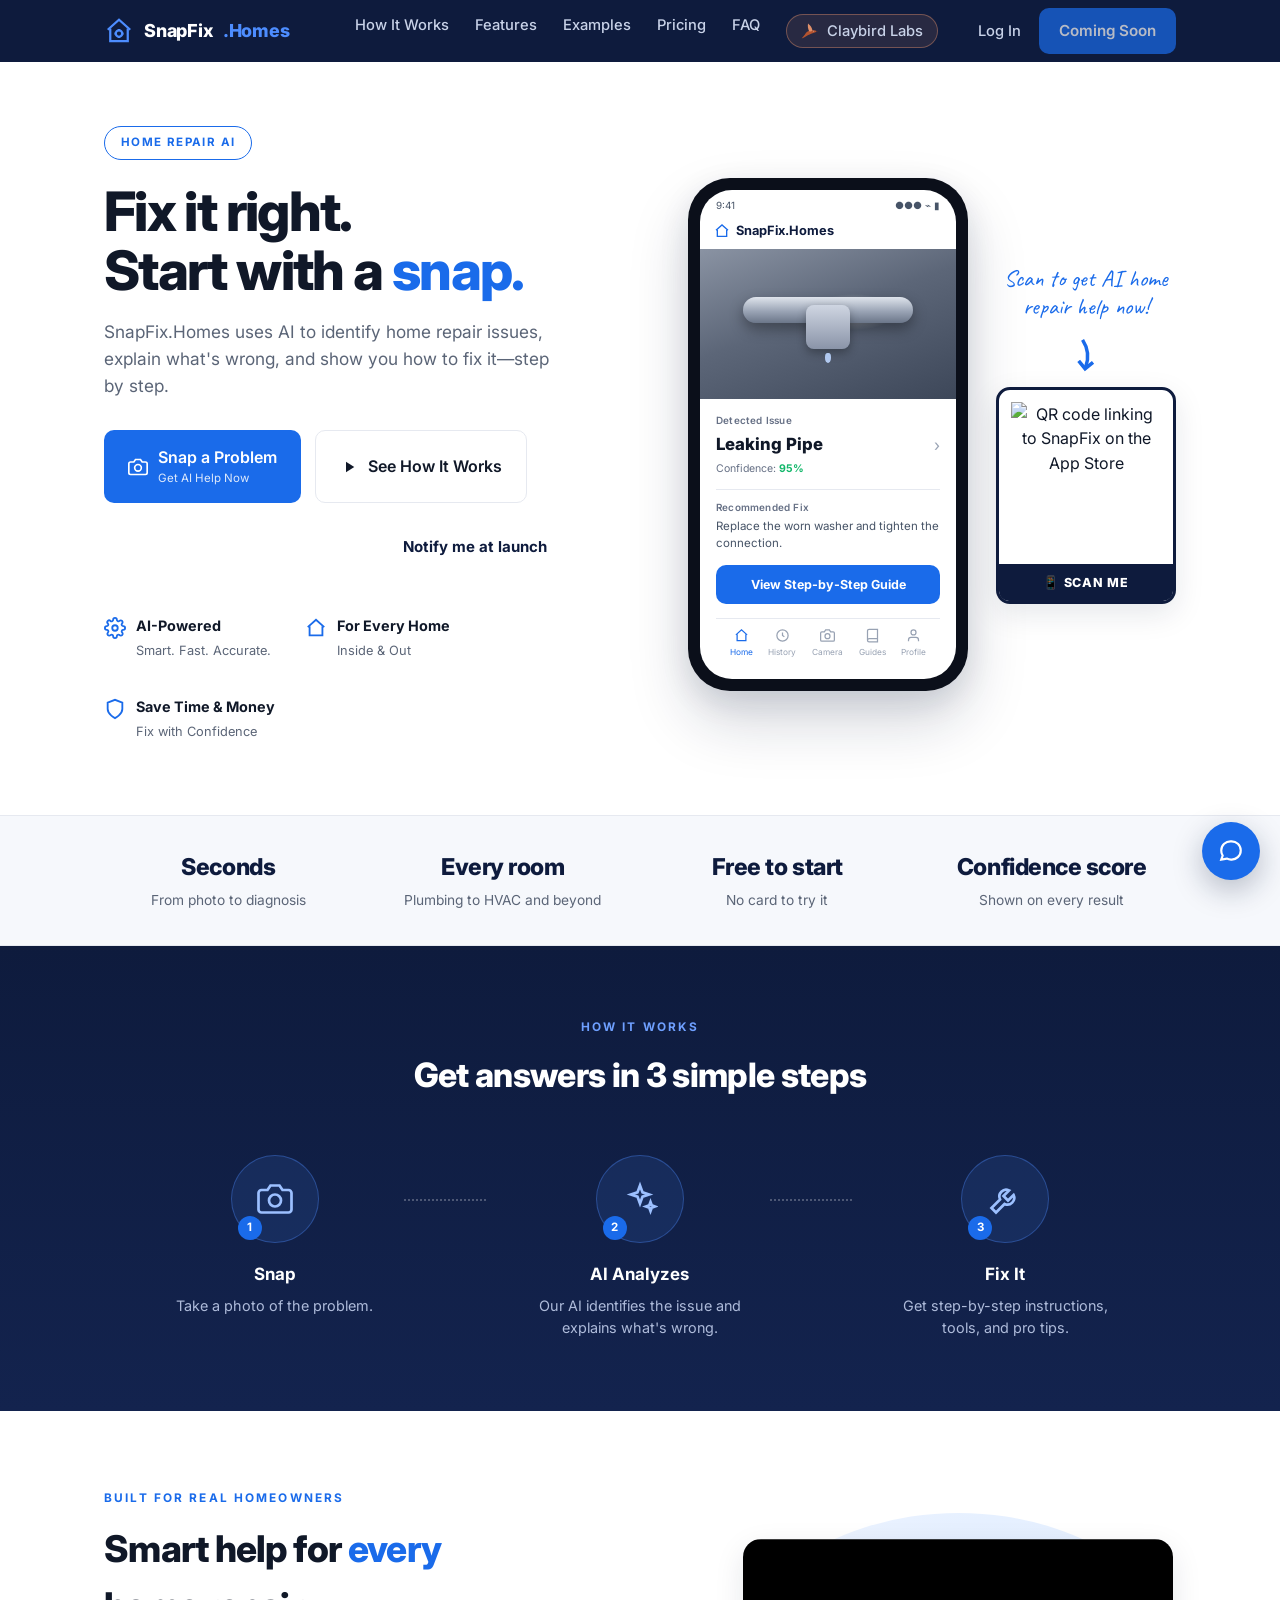
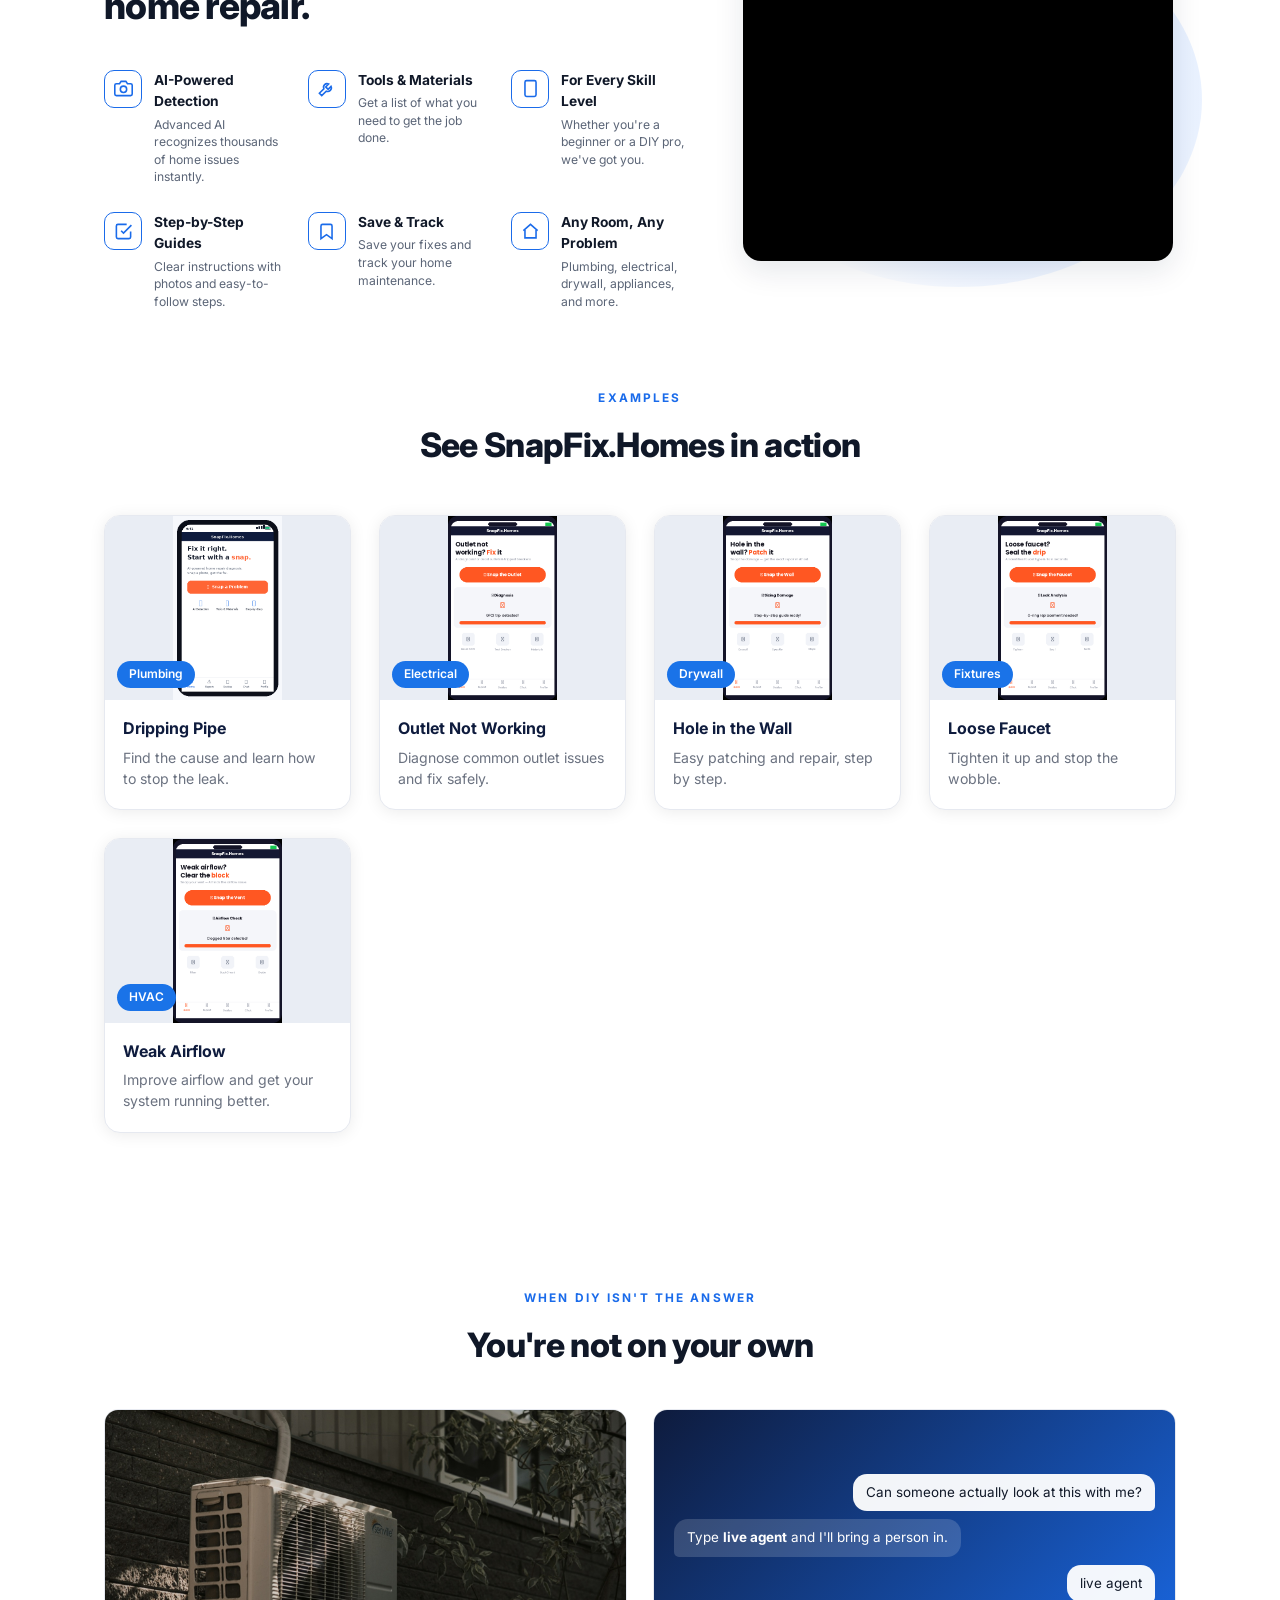
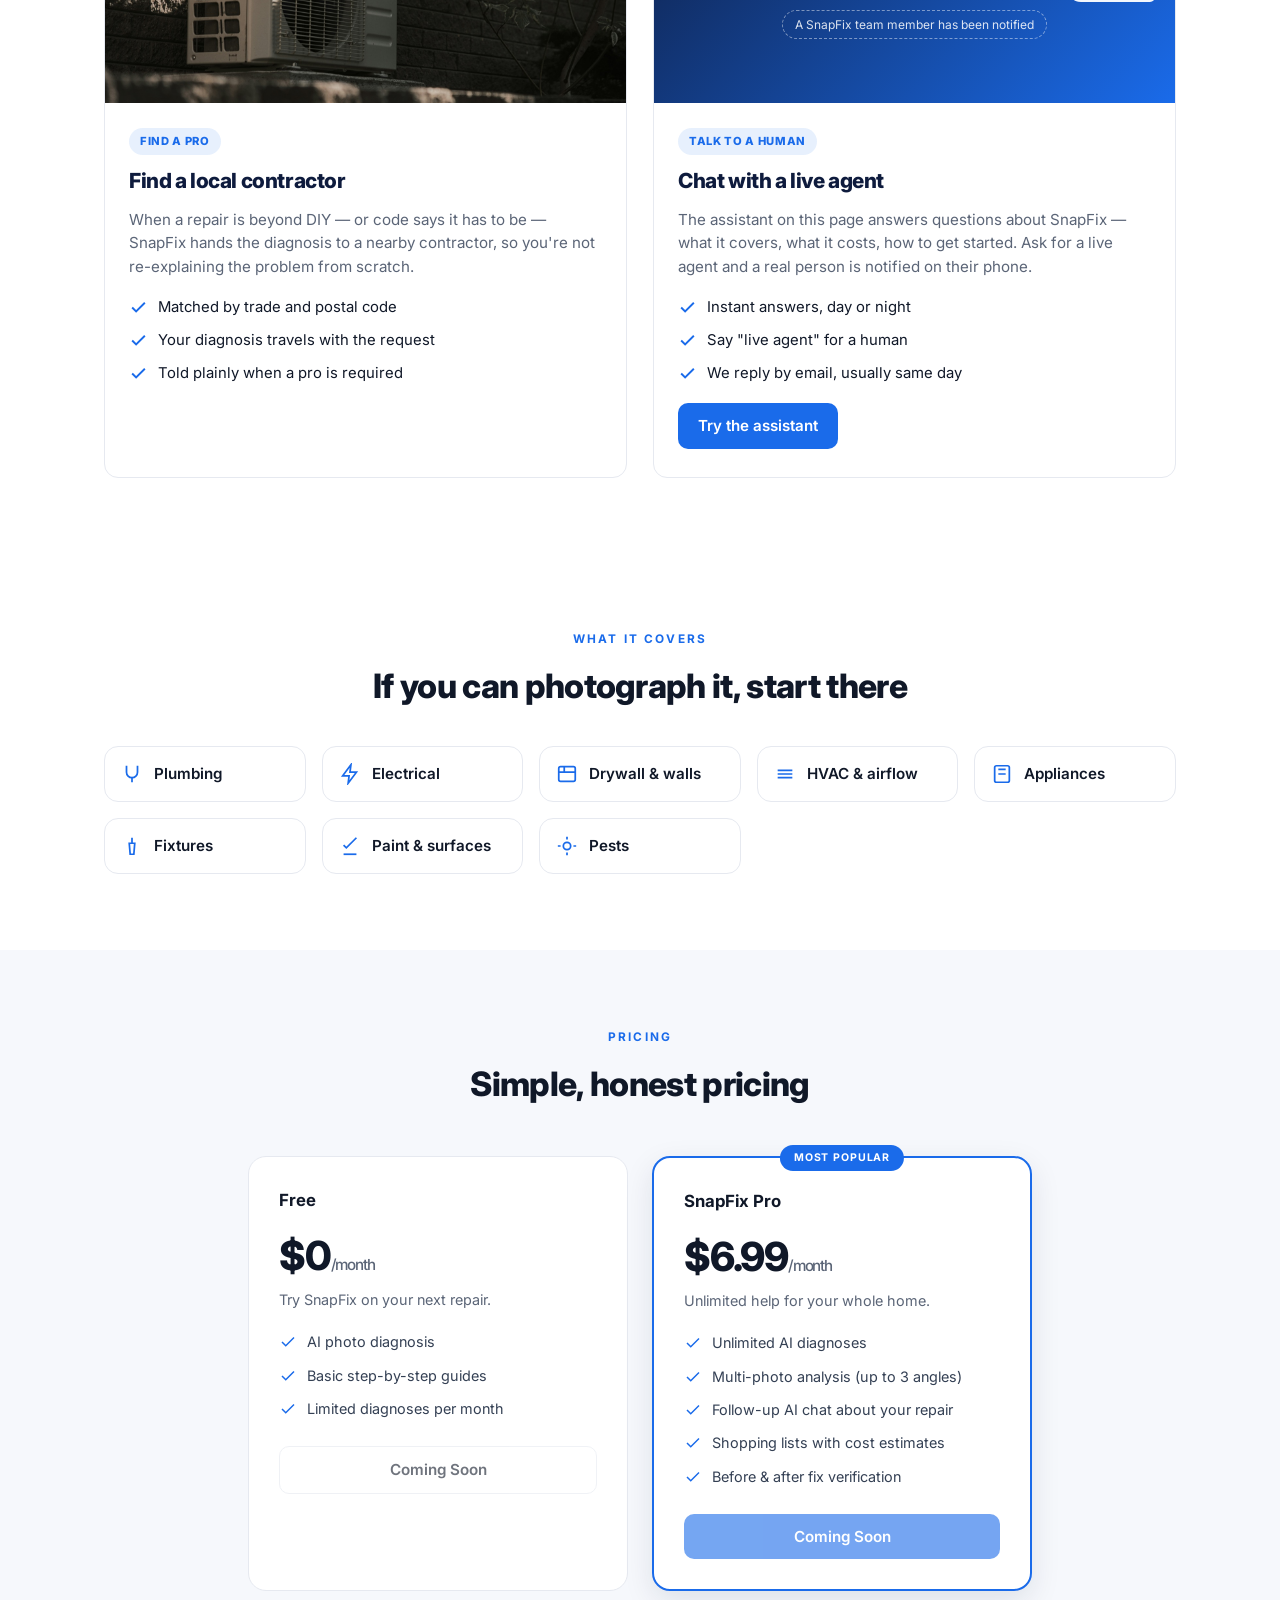
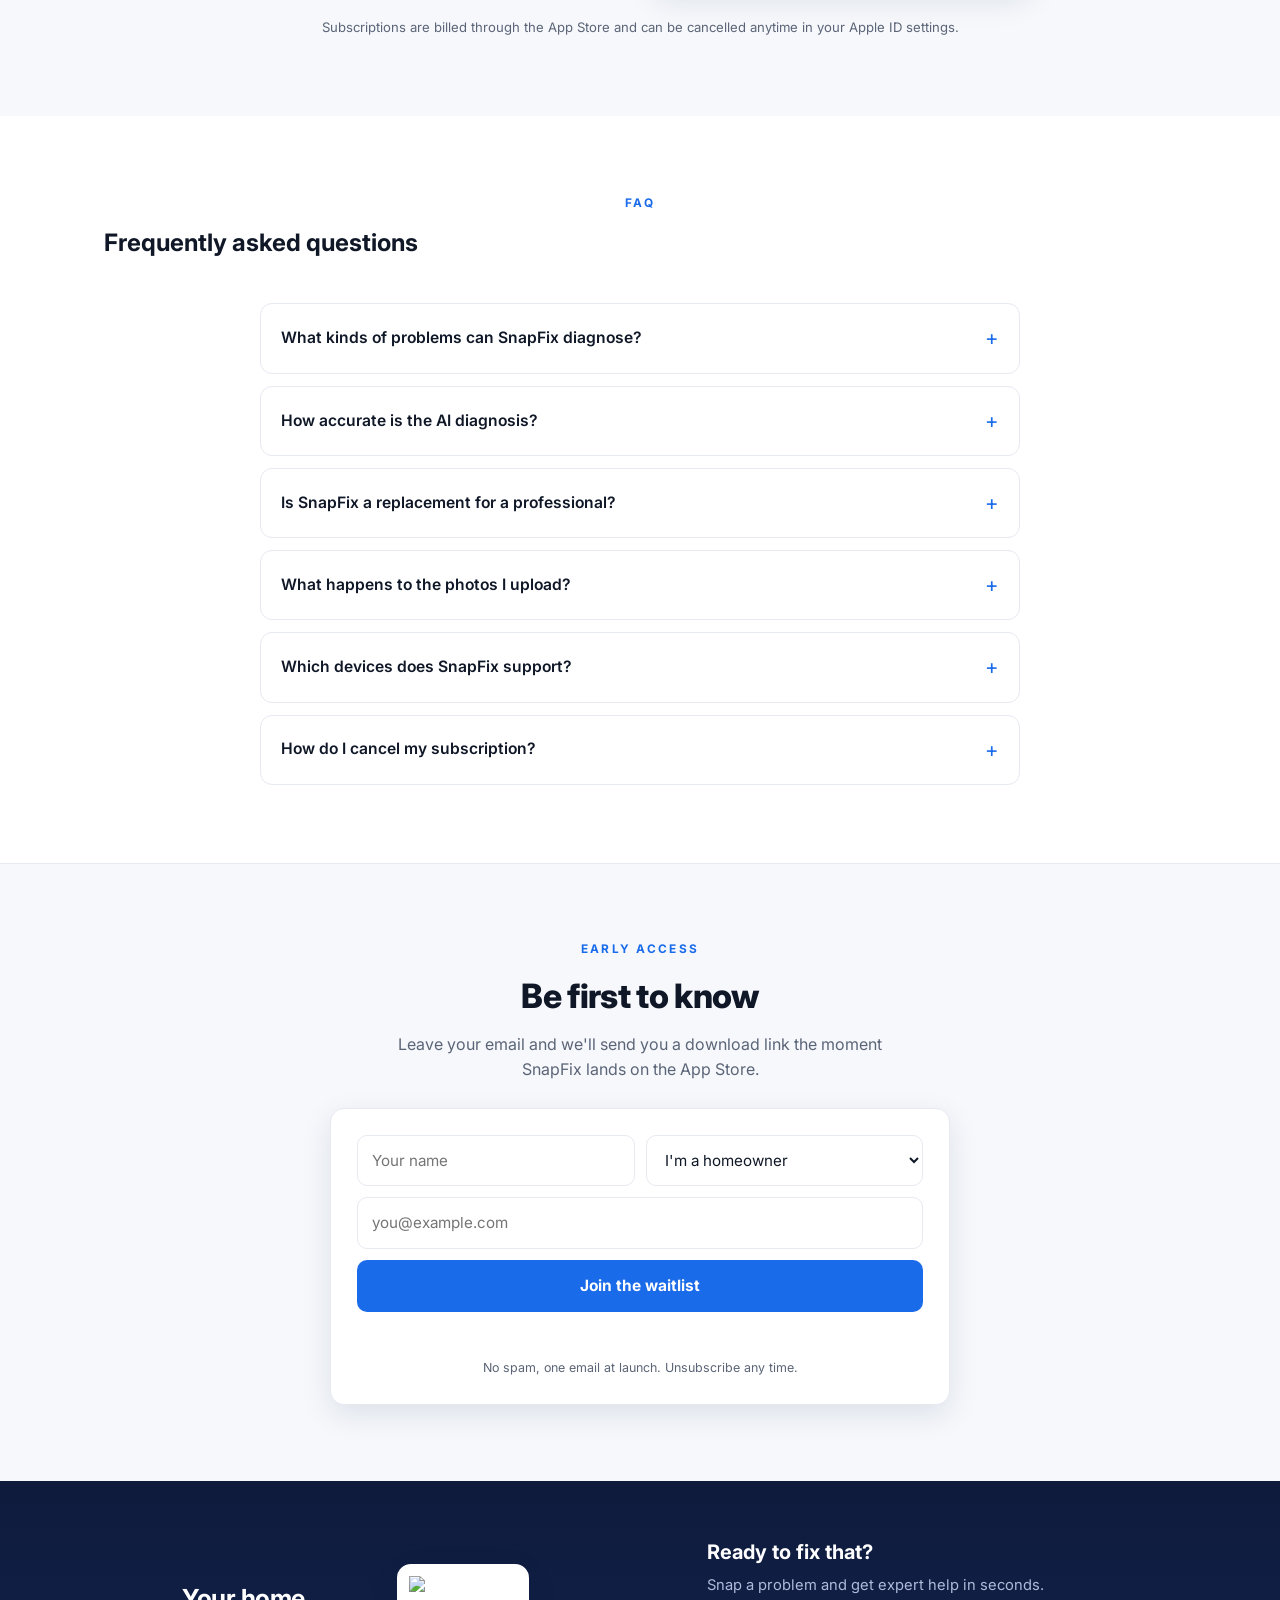
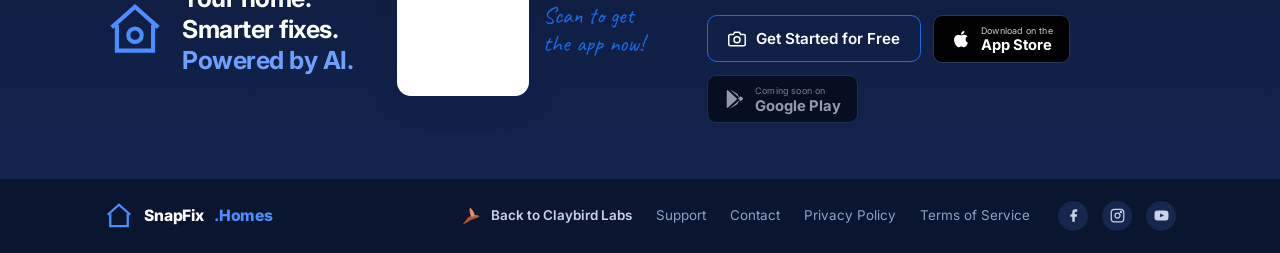
==== commit c004df80: "Add contractor / live-agent cards and the chat widget to the live page Puts the working assistant on" ====
--- a/snapfix/index.html
+++ b/snapfix/index.html
@@ -255,6 +255,52 @@
   </div>
 </section>
 
+<!-- ============ BEYOND DIAGNOSIS ============ -->
+<section class="beyond" id="more">
+  <div class="container">
+    <div class="kicker" style="color:var(--blue)">WHEN DIY ISN'T THE ANSWER</div>
+    <h2 style="text-align:center;font-size:2.1rem;letter-spacing:-.02em;font-weight:800">You're not on your own</h2>
+    <div class="duo">
+      <div class="big-card">
+        <div class="big-media"><img src="images/photo-hvac.jpg" alt="An outdoor HVAC condenser unit beside a house" loading="lazy"></div>
+        <div class="big-body">
+          <span class="pillchip">FIND A PRO</span>
+          <h3>Find a local contractor</h3>
+          <p>When a repair is beyond DIY — or code says it has to be — SnapFix hands the diagnosis to a
+            nearby contractor, so you're not re-explaining the problem from scratch.</p>
+          <ul>
+            <li><svg viewBox="0 0 24 24" fill="none" stroke="currentColor" stroke-width="2.4"><path d="M20 6 9 17l-5-5"/></svg>Matched by trade and postal code</li>
+            <li><svg viewBox="0 0 24 24" fill="none" stroke="currentColor" stroke-width="2.4"><path d="M20 6 9 17l-5-5"/></svg>Your diagnosis travels with the request</li>
+            <li><svg viewBox="0 0 24 24" fill="none" stroke="currentColor" stroke-width="2.4"><path d="M20 6 9 17l-5-5"/></svg>Told plainly when a pro is required</li>
+          </ul>
+        </div>
+      </div>
+      <div class="big-card">
+        <div class="big-media agent-media">
+          <div class="chat-demo" aria-hidden="true">
+            <div class="bubble them">Can someone actually look at this with me?</div>
+            <div class="bubble me">Type <b>live agent</b> and I'll bring a person in.</div>
+            <div class="bubble them">live agent</div>
+            <div class="bubble sys">A SnapFix team member has been notified</div>
+          </div>
+        </div>
+        <div class="big-body">
+          <span class="pillchip">TALK TO A HUMAN</span>
+          <h3>Chat with a live agent</h3>
+          <p>The assistant on this page answers questions about SnapFix — what it covers, what it costs,
+            how to get started. Ask for a live agent and a real person is notified on their phone.</p>
+          <ul>
+            <li><svg viewBox="0 0 24 24" fill="none" stroke="currentColor" stroke-width="2.4"><path d="M20 6 9 17l-5-5"/></svg>Instant answers, day or night</li>
+            <li><svg viewBox="0 0 24 24" fill="none" stroke="currentColor" stroke-width="2.4"><path d="M20 6 9 17l-5-5"/></svg>Say "live agent" for a human</li>
+            <li><svg viewBox="0 0 24 24" fill="none" stroke="currentColor" stroke-width="2.4"><path d="M20 6 9 17l-5-5"/></svg>We reply by email, usually same day</li>
+          </ul>
+          <p style="margin-top:18px"><a class="btn" href="#" onclick="openChat();return false">Try the assistant</a></p>
+        </div>
+      </div>
+    </div>
+  </div>
+</section>
+
 <!-- ============ COVERAGE ============ -->
 <section class="coverage" id="coverage">
   <div class="container">
@@ -649,5 +695,162 @@
   onScroll();
 })();
 </script>
+<!-- ============ CHAT WIDGET ============ -->
+<button class="chat-fab" id="chatFab" aria-label="Open chat" onclick="openChat()">
+  <svg viewBox="0 0 24 24" fill="none" stroke="currentColor" stroke-width="2"><path d="M21 11.5a8.4 8.4 0 0 1-9 8.4 9 9 0 0 1-3.9-.9L3 20l1.3-3.8A8.4 8.4 0 0 1 3 11.5a8.5 8.5 0 0 1 9-8.4 8.4 8.4 0 0 1 9 8.4z"/></svg>
+</button>
+
+<div class="chat-panel" id="chatPanel" role="dialog" aria-modal="false" aria-label="SnapFix chat">
+  <div class="chat-head">
+    <svg viewBox="0 0 24 24" fill="none" stroke="currentColor" stroke-width="1.9" width="22" height="22"><path d="M3 11 12 3l9 8"/><path d="M5 10v10h14V10"/></svg>
+    <div><b>SnapFix assistant</b><span>Ask anything — or type "live agent"</span></div>
+    <button type="button" aria-label="Close chat" onclick="closeChat()">&times;</button>
+  </div>
+  <div class="chat-log" id="chatLog"></div>
+
+  <form class="chat-in" id="chatForm" onsubmit="return sendChat(event)">
+    <input id="chatText" placeholder="Ask about SnapFix…" autocomplete="off" aria-label="Message">
+    <button type="submit" id="chatSend" aria-label="Send">
+      <svg viewBox="0 0 24 24" fill="none" stroke="currentColor" stroke-width="2" width="18" height="18" style="margin:auto"><path d="M22 2 11 13"/><path d="M22 2 15 22l-4-9-9-4z"/></svg>
+    </button>
+  </form>
+
+  <form class="esc" id="escForm" style="display:none" onsubmit="return sendEscalation(event)">
+    <p><b>Bringing in a person.</b> Leave your details and they'll be notified right away.</p>
+    <input name="name" placeholder="Your name" required autocomplete="name">
+    <input name="email" type="email" placeholder="you@example.com" required autocomplete="email">
+    <input name="note" placeholder="What's it about? (optional)">
+    <button type="submit">Notify a live agent</button>
+    <p id="escErr" style="color:#B42318"></p>
+  </form>
+</div>
+
+<script>
+/* ==========================================================================
+   Site chat. General questions go to the `site-chat` edge function. Asking for
+   a human writes a row to support_contacts, which fires the existing AFTER
+   INSERT trigger -> send-admin-push -> APNs, and also calls notify-support for
+   the email + SMS. Escalation is driven by the page, never by the model, so a
+   prompt-injected "escalate" cannot page anyone.
+   ========================================================================== */
+(function () {
+  var URL_BASE = 'https://japlrtlpopefvgkecpif.supabase.co';
+  var ANON = 'eyJhbGciOiJIUzI1NiIsInR5cCI6IkpXVCJ9.eyJpc3MiOiJzdXBhYmFzZSIsInJlZiI6ImphcGxydGxwb3BlZnZna2VjcGlmIiwicm9sZSI6ImFub24iLCJpYXQiOjE3NzE3Njc1NTcsImV4cCI6MjA4NzM0MzU1N30.q0JVwQJdJcpNUcyt2opxE-yRlhBnWdO3oq4IUMk6L5M';
+  var H = { 'Content-Type': 'application/json', 'apikey': ANON, 'Authorization': 'Bearer ' + ANON };
+
+  var log = document.getElementById('chatLog');
+  var panel = document.getElementById('chatPanel');
+  var history = [];
+  var greeted = false;
+
+  function add(text, cls) {
+    var d = document.createElement('div');
+    d.className = 'msg ' + cls;
+    d.textContent = text;
+    log.appendChild(d);
+    log.scrollTop = log.scrollHeight;
+    return d;
+  }
+
+  window.openChat = function () {
+    panel.classList.add('open');
+    if (!greeted) {
+      greeted = true;
+      add('Hi — I can answer questions about SnapFix: what it covers, what it costs, how to get started. If you’d rather speak to a person, just type "live agent".', 'bot');
+    }
+    document.getElementById('chatText').focus();
+  };
+  window.closeChat = function () { panel.classList.remove('open'); };
+
+  // Escalation is a page-side decision on the visitor's own words.
+  var WANTS_HUMAN = /\b(live agent|real person|speak to (a )?(human|person|someone)|talk to (a )?(human|person|someone)|human (please|agent)|customer (service|support) rep)\b/i;
+
+  function showEscalation() {
+    document.getElementById('chatForm').style.display = 'none';
+    document.getElementById('escForm').style.display = 'grid';
+    document.getElementById('escForm').querySelector('input').focus();
+  }
+
+  window.sendChat = async function (ev) {
+    ev.preventDefault();
+    var input = document.getElementById('chatText');
+    var btn = document.getElementById('chatSend');
+    var text = input.value.trim();
+    if (!text) return false;
+
+    add(text, 'user');
+    input.value = '';
+
+    if (WANTS_HUMAN.test(text)) {
+      add('Of course — let me put you through to someone.', 'bot');
+      showEscalation();
+      return false;
+    }
+
+    btn.disabled = true;
+    var thinking = add('…', 'bot');
+    try {
+      var res = await fetch(URL_BASE + '/functions/v1/site-chat', {
+        method: 'POST', headers: H,
+        body: JSON.stringify({ message: text, history: history })
+      });
+      var data = await res.json();
+      var reply = data.reply || 'Sorry — try that again?';
+      thinking.textContent = reply;
+      history.push({ role: 'user', content: text });
+      history.push({ role: 'assistant', content: reply });
+      if (history.length > 8) history = history.slice(-8);
+    } catch (e) {
+      thinking.textContent = 'I couldn’t reach the assistant. Type "live agent" and a person will pick this up.';
+    }
+    btn.disabled = false;
+    input.focus();
+    return false;
+  };
+
+  window.sendEscalation = async function (ev) {
+    ev.preventDefault();
+    var f = ev.target;
+    var err = document.getElementById('escErr');
+    var name = f.name.value.trim(), email = f.email.value.trim(), note = f.note.value.trim();
+    err.textContent = '';
+    if (!name || !email) { err.textContent = 'Name and email, please.'; return false; }
+
+    var btn = f.querySelector('button');
+    btn.disabled = true; btn.textContent = 'Notifying…';
+
+    var transcript = history.map(function (m) { return (m.role === 'user' ? 'Visitor: ' : 'Bot: ') + m.content; }).join('\n');
+    var message = (note || 'Asked for a live agent on the website.') + '\n\n--- chat so far ---\n' + (transcript || '(no prior messages)');
+
+    try {
+      // Writing this row is what pages the phone: the AFTER INSERT trigger
+      // calls send-admin-push, which we verified end to end.
+      var res = await fetch(URL_BASE + '/rest/v1/support_contacts', {
+        method: 'POST',
+        headers: Object.assign({}, H, { 'Prefer': 'return=minimal' }),
+        body: JSON.stringify({ name: name, email: email, phone: '', message: message, source: 'website-chat', status: 'new' })
+      });
+      if (!res.ok) throw new Error('HTTP ' + res.status);
+
+      // Email + SMS. Best effort — the push above has already gone out, so a
+      // failure here must not tell the visitor nobody was reached.
+      fetch(URL_BASE + '/functions/v1/notify-support', {
+        method: 'POST', headers: H,
+        body: JSON.stringify({ name: name, email: email, phone: '', message: message })
+      }).catch(function () {});
+
+      f.style.display = 'none';
+      add('A SnapFix team member has been notified and will email you at ' + email + '. Usually same day.', 'note');
+      document.getElementById('chatForm').style.display = 'flex';
+    } catch (e) {
+      btn.disabled = false; btn.textContent = 'Notify a live agent';
+      err.textContent = 'Couldn’t reach us just then — please try again.';
+    }
+    return false;
+  };
+})();
+</script>
+
+
 </body>
 </html>
--- a/snapfix/styles.css
+++ b/snapfix/styles.css
@@ -399,3 +399,62 @@
   .modal-backdrop, .modal{ transition:none; }
   .modal{ transform:none; }
 }
+
+/* ==========================================================================
+   Contractor / live-agent cards + chat widget
+   Uses the existing SnapFix tokens (blue/navy), not the preview's teal.
+   ========================================================================== */
+.beyond{ padding:76px 0; background:#fff; }
+.duo{ display:grid; grid-template-columns:1fr 1fr; gap:26px; margin-top:38px; }
+@media (max-width:900px){ .duo{ grid-template-columns:1fr; } }
+.big-card{ background:#fff; border:1px solid var(--line); border-radius:var(--radius);
+           overflow:hidden; display:flex; flex-direction:column; transition:.22s; }
+.big-card:hover{ box-shadow:var(--shadow); transform:translateY(-3px); }
+.big-media{ aspect-ratio:16/9; overflow:hidden; background:var(--bg-soft); }
+.big-media img{ width:100%; height:100%; object-fit:cover; display:block; }
+.big-body{ padding:24px 24px 28px; }
+.big-body h3{ font-size:1.3rem; font-weight:800; color:var(--navy); margin:10px 0 10px; letter-spacing:-.02em; }
+.big-body p{ color:var(--muted); font-size:.95rem; margin:0; }
+.big-body ul{ list-style:none; padding:0; margin:18px 0 0; display:grid; gap:10px; }
+.big-body li{ display:flex; gap:10px; align-items:flex-start; font-size:.93rem; color:var(--ink); }
+.big-body li svg{ width:19px; height:19px; flex:none; color:var(--blue); margin-top:2px; }
+.pillchip{ display:inline-block; background:rgba(26,107,234,.10); color:var(--blue); font-size:.7rem;
+           font-weight:800; letter-spacing:.06em; padding:5px 11px; border-radius:999px; }
+.agent-media{ background:linear-gradient(135deg,var(--navy),); display:flex; align-items:center; padding:20px; }
+.agent-media{ background:linear-gradient(135deg,#0E1B3D,#1A6BEA); }
+.chat-demo{ display:grid; gap:8px; width:100%; }
+.bubble{ font-size:.84rem; line-height:1.45; padding:9px 13px; border-radius:14px; max-width:86%; }
+.bubble.them{ background:rgba(255,255,255,.95); color:var(--ink); justify-self:end; border-bottom-right-radius:5px; }
+.bubble.me{ background:rgba(255,255,255,.16); color:#fff; justify-self:start; border-bottom-left-radius:5px; }
+.bubble.sys{ background:transparent; color:rgba(255,255,255,.85); font-size:.75rem; justify-self:center;
+             border:1px dashed rgba(255,255,255,.45); border-radius:999px; padding:5px 12px; }
+
+.chat-fab{ position:fixed; right:20px; bottom:20px; z-index:110; width:58px; height:58px; border-radius:50%;
+           border:0; cursor:pointer; background:var(--blue); color:#fff; display:grid; place-items:center;
+           box-shadow:0 10px 30px rgba(14,27,61,.28); transition:.2s; }
+.chat-fab:hover{ background:var(--blue-dark); transform:scale(1.05); }
+.chat-fab svg{ width:26px; height:26px; }
+.chat-panel{ position:fixed; right:20px; bottom:88px; z-index:110; width:min(384px,calc(100vw - 40px));
+             height:min(548px,calc(100vh - 130px)); background:#fff; border-radius:18px; overflow:hidden;
+             box-shadow:0 26px 70px rgba(14,27,61,.30); display:none; flex-direction:column; }
+.chat-panel.open{ display:flex; }
+.chat-head{ background:var(--navy); color:#fff; padding:15px 18px; display:flex; align-items:center; gap:10px; }
+.chat-head b{ font-size:.97rem; }
+.chat-head span{ font-size:.75rem; color:#9DB0C4; display:block; }
+.chat-head button{ margin-left:auto; background:transparent; border:0; color:#9DB0C4; font-size:1.35rem; cursor:pointer; }
+.chat-log{ flex:1; overflow-y:auto; padding:16px; display:flex; flex-direction:column; gap:10px; background:var(--bg-soft); }
+.msg{ font-size:.89rem; line-height:1.5; padding:10px 13px; border-radius:14px; max-width:84%; white-space:pre-wrap; }
+.msg.bot{ background:#fff; border:1px solid var(--line); color:var(--ink); align-self:flex-start; border-bottom-left-radius:5px; }
+.msg.user{ background:var(--blue); color:#fff; align-self:flex-end; border-bottom-right-radius:5px; }
+.msg.note{ align-self:center; background:transparent; border:1px dashed var(--line); color:var(--muted);
+           font-size:.78rem; border-radius:999px; padding:6px 13px; }
+.chat-in{ display:flex; gap:8px; padding:12px; border-top:1px solid var(--line); background:#fff; }
+.chat-in input{ flex:1; padding:11px 14px; border:1px solid var(--line); border-radius:999px; font:inherit; font-size:.92rem; }
+.chat-in input:focus{ outline:none; border-color:var(--blue); }
+.chat-in button{ background:var(--blue); color:#fff; border:0; border-radius:50%; width:40px; height:40px; cursor:pointer; flex:none; }
+.chat-in button:disabled{ opacity:.5; cursor:default; }
+.esc{ display:grid; gap:8px; padding:12px; border-top:1px solid var(--line); background:#FFFDF5; }
+.esc input{ padding:10px 13px; border:1px solid var(--line); border-radius:10px; font:inherit; font-size:.89rem; }
+.esc button{ padding:11px; border:0; border-radius:10px; background:var(--navy); color:#fff; font:inherit; font-weight:700; cursor:pointer; }
+.esc p{ font-size:.77rem; color:var(--muted); margin:0; }
+@media (prefers-reduced-motion:reduce){ .chat-fab,.big-card{ transition:none; } }
